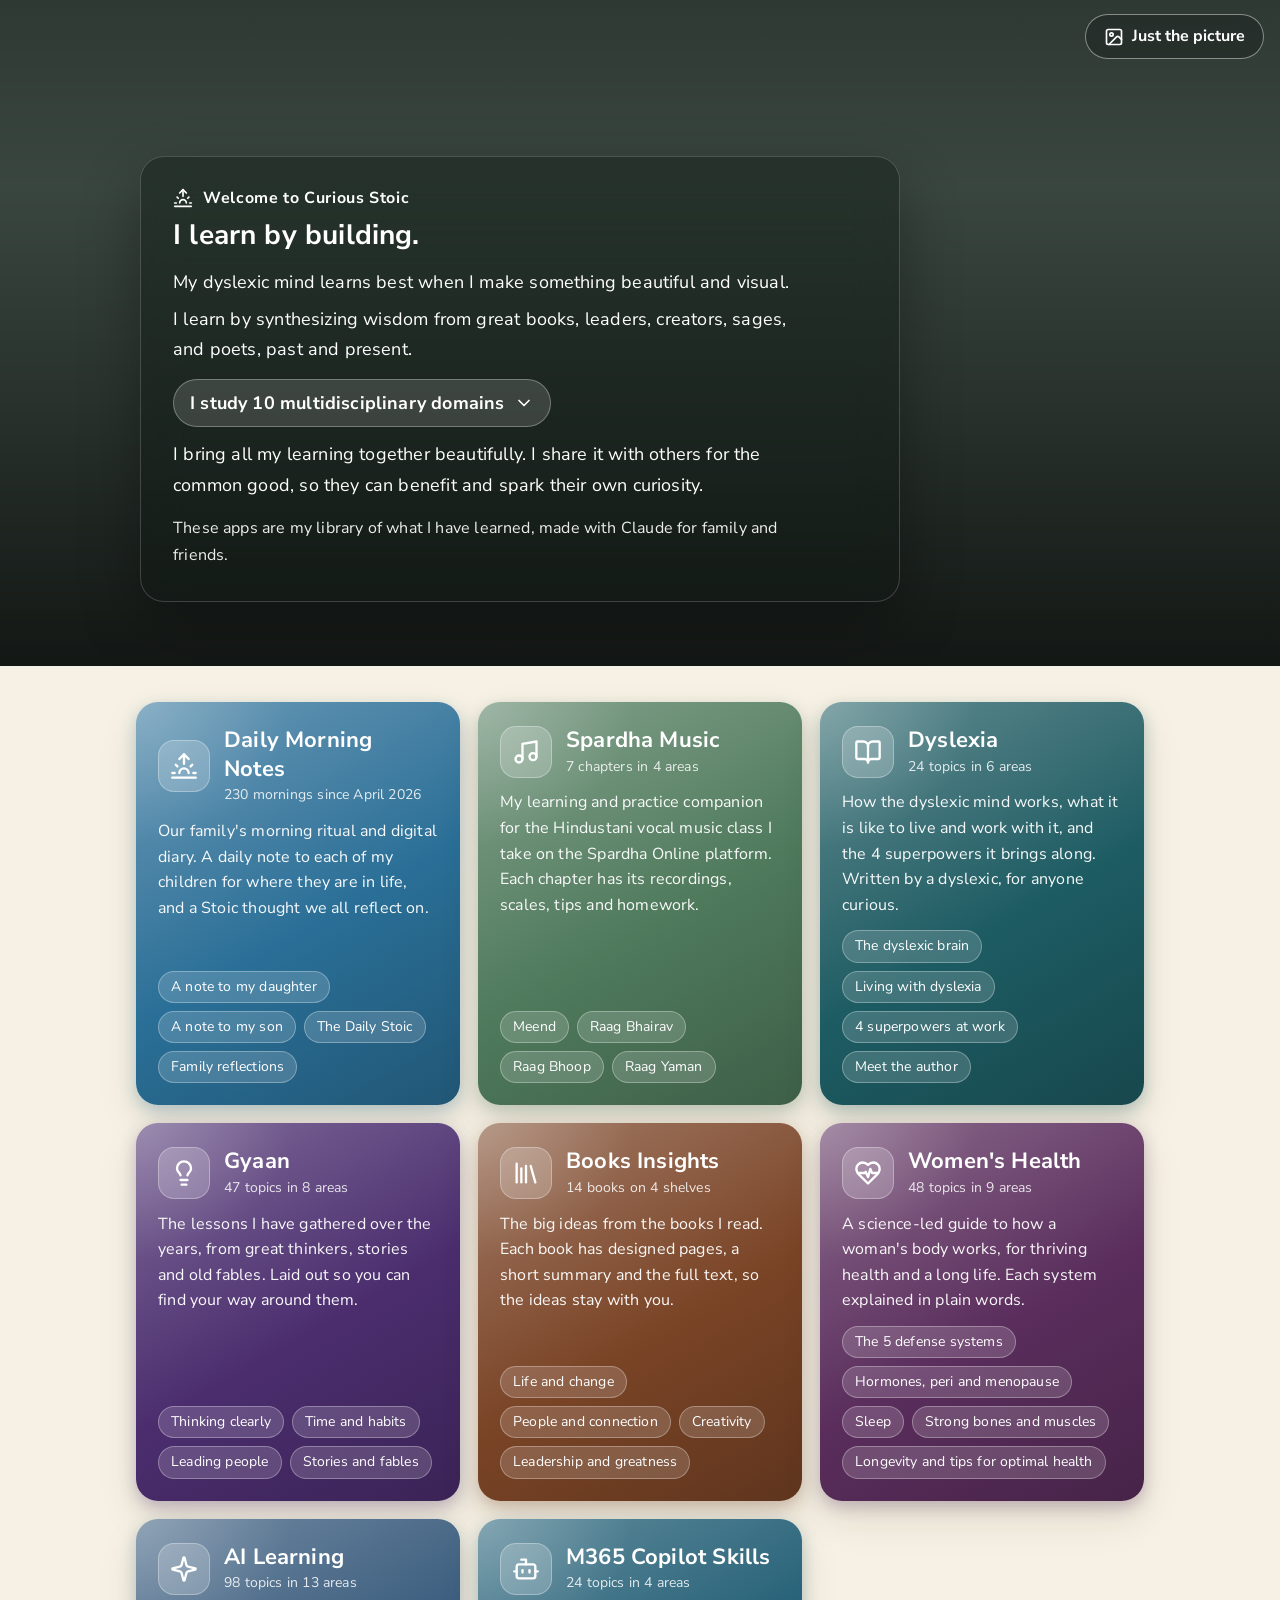
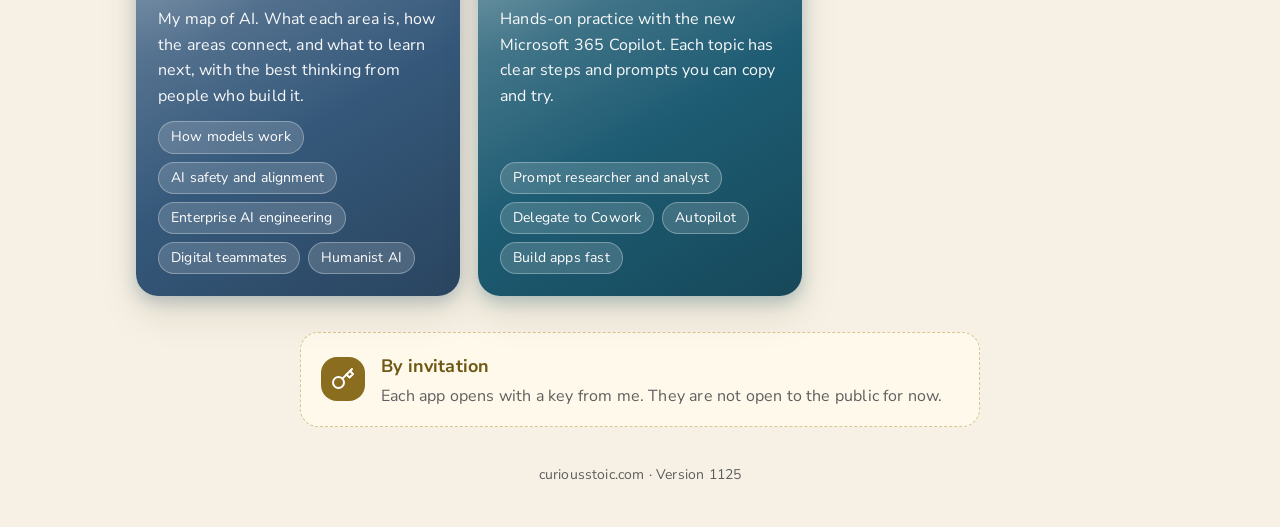
==== index.html @ b3b8247d "Home banner shows today's picture behind its words Co-Authored-By: Claude Opus 5.5 <noreply@anthropi" ====
<!DOCTYPE html>
<html lang="en">
<head>
  <meta charset="UTF-8">
  <meta name="viewport" content="width=device-width, initial-scale=1, viewport-fit=cover">
  <title>Curious Stoic</title>
  <link rel="apple-touch-icon" href="/apple-touch-icon.png">
  <link rel="icon" type="image/png" sizes="192x192" href="/icon-192.png">
  <link rel="manifest" href="/manifest.json">
  <meta name="apple-mobile-web-app-title" content="Curious Stoic">
  <meta name="description" content="Curious Stoic: I learn by building. Small apps for family and friends.">
  <link rel="preconnect" href="https://fonts.googleapis.com">
  <link rel="preconnect" href="https://fonts.gstatic.com" crossorigin>
  <link href="https://fonts.googleapis.com/css2?family=Nunito+Sans:wght@400;700&display=swap" rel="stylesheet">
  <style>
    :root { --bg: #f6f1e4; --card: #fffdf7; --text: #2b2b2b; --muted: #5f5f5f; --border: #e6dcc3;
            --scrim: linear-gradient(180deg, rgba(0,0,0,0.20) 0%, rgba(0,0,0,0.02) 28%, rgba(0,0,0,0.28) 58%, rgba(0,0,0,0.68) 100%); }
    * { box-sizing: border-box; }
    body { margin: 0; background: var(--bg); color: var(--text); font-family: "Nunito Sans", Arial, sans-serif; font-size: 18px; line-height: 1.7; letter-spacing: 0.01em; }
    button { font: inherit; }

    /* The hero: today's picture, the same one the Morning Notes app shows */
    .hero { position: relative; min-height: 74svh; background: #3a4740; color: #fff; display: flex; flex-direction: column; justify-content: flex-end; overflow: hidden; transition: min-height .45s ease; }
    .hero .pic { position: absolute; inset: 0; background: center / cover no-repeat; opacity: 0; transition: opacity .8s ease; }
    .hero .pic.on { opacity: 1; }
    .hero::after { content: ""; position: absolute; inset: 0; background: var(--scrim); pointer-events: none; transition: opacity .45s ease; }
    .hero .inner { position: relative; z-index: 1; width: 100%; max-width: 1040px; margin: 0 auto; padding: 48px 20px 64px; transition: opacity .35s ease; }
    .brand { display: inline-flex; align-items: center; gap: 10px; font-size: 16px; font-weight: 700; letter-spacing: .04em; margin: 0 0 14px; }
    .brand svg, .pill svg { width: 20px; height: 20px; fill: none; stroke: currentColor; stroke-width: 2; stroke-linecap: round; stroke-linejoin: round; }
    .hero h1 { font-size: 28px; line-height: 1.25; margin: 0 0 14px; text-shadow: 0 1px 12px rgba(0,0,0,.35); }
    .hero .inner p { max-width: 640px; margin: 0 0 6px; text-shadow: 0 1px 10px rgba(0,0,0,.45); }
    .hero .inner .tag { margin-top: 14px; font-size: 16px; opacity: .92; }
    /* The story sits on a frosted glass panel over the picture, like a Windows or Microsoft Store hero (her ask, 2026-10-19) */
    .glass { max-width: 760px; padding: 28px 32px 26px; border-radius: 24px; background: rgba(18, 22, 20, .42); border: 1px solid rgba(255,255,255,.18);
             -webkit-backdrop-filter: blur(22px) saturate(150%); backdrop-filter: blur(22px) saturate(150%); box-shadow: 0 24px 60px rgba(0,0,0,.30); }
    .glass h1, .glass p { text-shadow: none !important; }
    .glass .k { margin: 18px 0 10px !important; font-size: 14px; font-weight: 700; letter-spacing: .04em; color: rgba(255,255,255,.85); }
    /* The 10 domains open and close; closed every time the page opens (her ask, 2026-10-19) */
    .dom { margin: 14px 0 12px; }
    .dom summary { list-style: none; display: inline-flex; align-items: center; gap: 10px; min-height: 44px; padding: 8px 16px; border-radius: 999px; cursor: pointer;
                   font-weight: 700; color: #fff; background: rgba(255,255,255,.14); border: 1px solid rgba(255,255,255,.3); }
    .dom summary::-webkit-details-marker { display: none; }
    .dom summary:hover, .dom summary:focus-visible { background: rgba(255,255,255,.22); outline: none; }
    .dom .chev { width: 20px; height: 20px; fill: none; stroke: currentColor; stroke-width: 2; stroke-linecap: round; stroke-linejoin: round; transition: transform .2s ease; }
    .dom[open] .chev { transform: rotate(180deg); }
    .dom[open] summary { margin-bottom: 12px; }
    .dgroups { display: grid; grid-template-columns: 1fr 1fr; gap: 12px; margin: 0 0 18px; }
    .dgroup { padding: 14px 16px; border-radius: 16px; background: rgba(255,255,255,.08); border: 1px solid rgba(255,255,255,.16); }
    .glass .dname { display: flex; align-items: center; gap: 8px; margin: 0 0 10px !important; font-size: 16px; font-weight: 700; }
    .dname svg { width: 20px; height: 20px; flex: none; fill: none; stroke: currentColor; stroke-width: 2; stroke-linecap: round; stroke-linejoin: round; }
    .domains { list-style: none; margin: 0; padding: 0; display: flex; flex-wrap: wrap; gap: 8px; }
    @media (max-width: 600px) { .dgroups { grid-template-columns: 1fr; } }
    .domains li { font-size: 14px; line-height: 1.3; padding: 7px 14px; border-radius: 999px; color: #fff; background: rgba(255,255,255,.14); border: 1px solid rgba(255,255,255,.28); }
    @media (max-width: 600px) { .glass { padding: 22px 18px 20px; border-radius: 20px; } }
    .credit { position: absolute; z-index: 1; left: 20px; right: 16px; bottom: 10px; margin: 0; text-align: right; font-size: 14px; line-height: 1.35; color: rgba(255,255,255,.8); text-shadow: 0 1px 6px rgba(0,0,0,.5); }
    .pill { position: absolute; z-index: 3; top: calc(14px + env(safe-area-inset-top)); right: 16px; display: inline-flex; align-items: center; gap: 8px; min-height: 44px; padding: 8px 18px;
            border-radius: 999px; border: 1px solid rgba(255,255,255,.45); background: rgba(20, 24, 22, .32); color: #fff; font-size: 16px; font-weight: 700; cursor: pointer;
            backdrop-filter: blur(10px); -webkit-backdrop-filter: blur(10px); }
    .pill:hover, .pill:focus-visible { background: rgba(20, 24, 22, .5); outline: none; }

    /* Just the picture: everything else steps aside; a small card says what the picture is */
    .about-pic { position: absolute; z-index: 2; left: 16px; bottom: calc(16px + env(safe-area-inset-bottom)); max-width: 440px; margin-right: 16px; padding: 16px 20px; border-radius: 18px;
                 background: rgba(255, 253, 247, .94); color: var(--text); box-shadow: 0 10px 30px rgba(0,0,0,.25); opacity: 0; transform: translateY(12px); pointer-events: none; transition: opacity .4s ease, transform .4s ease; }
    .about-pic .k { margin: 0; font-size: 14px; font-weight: 700; color: #2a6f97; letter-spacing: .02em; }
    .about-pic h2 { margin: 2px 0 2px; font-size: 22px; line-height: 1.3; }
    .about-pic .place { margin: 0 0 8px; font-size: 16px; color: var(--muted); }
    .about-pic .text { margin: 0; font-size: 16px; line-height: 1.6; }
    .about-pic .by { margin: 8px 0 0; font-size: 14px; color: var(--muted); }
    body.pure .hero { position: fixed; inset: 0; min-height: 0; z-index: 5; }
    body.pure .hero::after { opacity: .35; }
    body.pure .hero .inner, body.pure .credit { opacity: 0; pointer-events: none; }
    body.pure main { display: none; }
    body.pure .about-pic { opacity: 1; transform: none; pointer-events: auto; }
    .about-pic { max-height: calc(100svh - 110px); overflow: auto; }
    body.pure .hero { touch-action: pan-y pinch-zoom; }   /* a double-tap is ours, not the browser zoom */
    .about-pic summary { list-style: none; cursor: pointer; position: relative; padding-right: 40px; min-height: 44px; }
    .about-pic summary::-webkit-details-marker { display: none; }
    .about-pic summary::after { content: ""; position: absolute; right: 0; top: 50%; width: 32px; height: 32px; margin-top: -16px; border-radius: 50%; background: rgba(42, 111, 151, .12) url("data:image/svg+xml,%3Csvg xmlns='http://www.w3.org/2000/svg' viewBox='0 0 24 24' fill='none' stroke='%232a6f97' stroke-width='2.5' stroke-linecap='round' stroke-linejoin='round'%3E%3Cpath d='m6 9 6 6 6-6'/%3E%3C/svg%3E") center / 20px no-repeat; transition: transform .2s; }
    .about-pic details:not([open]) summary::after { transform: rotate(180deg); }
    .about-pic .tip { display: none; margin: 8px 0 0; font-size: 16px; font-weight: 700; color: #2a6f97; }
    .about-pic .tip .all, body.whole .about-pic .tip .fill { display: none; }
    body.whole .about-pic .tip .all { display: inline; }
    /* A phone held upright: all of the picture at first, on a soft blurred copy of itself; a double-tap fills the screen,
       another shows all of it again (her pick, November 7, 2026; it used to start filled, like Daily Morning Notes) */
    @media (max-aspect-ratio: 1/1) {
      body.pure .about-pic .tip { display: block; }
      body.pure.whole .hero .pic::before { content: ""; position: absolute; inset: 0; background: inherit; background-size: cover; filter: blur(28px) brightness(.6) saturate(1.2); transform: scale(1.25); }
      body.pure.whole .hero .pic::after { content: ""; position: absolute; inset: 0; background: inherit; background-color: transparent; background-size: contain; background-repeat: no-repeat; background-position: center; }
    }

    /* Phones: the picture gets the top of the screen with only the welcome on it; the rest of the story sits on a
       cream card under it; no picture label (it is in Just the picture); the 10 domains as a short list (her pick, November 7, 2026) */
    @media (max-width: 600px) {
      .hero { min-height: 0; display: block; background: var(--bg); color: var(--text); }
      .hero .pic, .hero::after { bottom: auto; height: 56svh; }
      .hero .pic { background-color: #3a4740; }
      .hero .inner { padding: 0; }
      .glass { max-width: none; padding: 0; border: 0; border-radius: 0; background: none; box-shadow: none; -webkit-backdrop-filter: none; backdrop-filter: none; }
      .lead { min-height: 56svh; display: flex; flex-direction: column; justify-content: flex-end; padding: 72px 20px 24px; color: #fff; }
      .lead .brand, .lead h1 { text-shadow: 0 1px 12px rgba(0,0,0,.6) !important; }
      .lead h1 { margin: 0; }
      .story { margin: 18px 16px 0; padding: 22px 20px 20px; border-radius: 20px; background: var(--card); border: 1px solid var(--border); box-shadow: 0 8px 24px rgba(40, 32, 10, .08); }
      .story p { margin: 0 0 10px !important; }
      .hero .inner .story .tag { margin: 14px 0 0 !important; opacity: 1; color: var(--muted); }
      .credit { display: none; }
      .dom { margin: 4px 0 14px; }
      .dom summary { color: var(--text); background: color-mix(in srgb, #2a6f97 10%, var(--card)); border-color: color-mix(in srgb, #2a6f97 30%, var(--card)); }
      .dom summary:hover, .dom summary:focus-visible { background: color-mix(in srgb, #2a6f97 18%, var(--card)); }
      .dgroups { gap: 14px; margin: 0 0 6px; }
      .dgroup { padding: 0; border: 0; background: none; }
      .glass .dname { margin: 0 0 2px !important; color: var(--text); }
      .dname svg { color: #2a6f97; }
      .domains { display: block; padding-left: 28px; }
      .domains li { display: inline; padding: 0; border: 0; background: none; border-radius: 0; font-size: 16px; line-height: 1.6; color: var(--muted); }
      .domains li + li::before { content: " · "; }
      main { padding-top: 28px; }
      body.pure .hero { background: #3a4740; }
      body.pure .hero .pic, body.pure .hero::after { bottom: 0; height: auto; }
    }

    /* The apps, on the cream ground under the picture */
    main { max-width: 1040px; margin: 0 auto; padding: 36px 16px 40px; }
    .apps { display: grid; grid-template-columns: repeat(3, minmax(0, 1fr)); gap: 18px; }
    @media (max-width: 900px) { .apps { grid-template-columns: repeat(2, minmax(0, 1fr)); } }
    @media (max-width: 600px) { .apps { grid-template-columns: 1fr; } }
    /* Each card is filled with its app's own colour, like a tile in an app store (her ask, 2026-10-18) */
    a.app { position: relative; display: flex; flex-direction: column; gap: 12px; text-decoration: none; color: #fff; border: 0; border-radius: 22px; padding: 24px 22px 22px; overflow: hidden;
            background: linear-gradient(150deg, color-mix(in srgb, var(--c) 70%, #fff) 0%, var(--c) 55%, color-mix(in srgb, var(--c) 78%, #000) 100%);
            box-shadow: 0 6px 16px color-mix(in srgb, var(--c) 28%, transparent), 0 18px 40px rgba(40, 32, 10, 0.10); transition: transform .18s ease, box-shadow .18s ease; }
    a.app::after { content: ""; position: absolute; inset: 0; background: radial-gradient(80% 60% at 0% 0%, rgba(255,255,255,.22), transparent 60%); pointer-events: none; }
    a.app:hover, a.app:focus-visible { transform: translateY(-4px); box-shadow: 0 10px 22px color-mix(in srgb, var(--c) 36%, transparent), 0 24px 50px rgba(40, 32, 10, 0.16); outline: none; }
    a.app:focus-visible { box-shadow: 0 0 0 4px #fff, 0 0 0 7px var(--c); }
    .app .head { position: relative; z-index: 1; display: flex; gap: 14px; align-items: center; }
    .icon { width: 52px; height: 52px; flex: none; border-radius: 16px; color: #fff; display: flex; align-items: center; justify-content: center;
            background: rgba(255,255,255,.2); border: 1px solid rgba(255,255,255,.3); }
    .icon svg { width: 28px; height: 28px; fill: none; stroke: currentColor; stroke-width: 2; stroke-linecap: round; stroke-linejoin: round; }
    .app h2 { margin: 0; font-size: 22px; line-height: 1.3; color: #fff; }
    .app .count { margin: 0; font-size: 14px; color: rgba(255,255,255,.85); }
    .app p.d { position: relative; z-index: 1; margin: 0; color: rgba(255,255,255,.96); font-size: 16px; line-height: 1.6; }
    .chips { position: relative; z-index: 1; list-style: none; margin: auto 0 0; padding: 0; display: flex; flex-wrap: wrap; gap: 8px; }
    .chips li { font-size: 14px; line-height: 1.3; padding: 6px 12px; border-radius: 999px; color: #fff; background: rgba(255,255,255,.16); border: 1px solid rgba(255,255,255,.3); }
    .invite { display: flex; gap: 16px; align-items: center; max-width: 680px; margin: 36px auto 0; padding: 18px 20px; border-radius: 18px;
              background: rgba(255, 250, 235, 0.9); border: 1px dashed #d8c58f; }
    .invite .icon { width: 44px; height: 44px; background: var(--c); border: 0; }
    .invite .icon svg { width: 24px; height: 24px; }
    .invite h2 { margin: 0; font-size: 18px; color: #6f5714; }
    .invite p { margin: 2px 0 0; color: var(--muted); font-size: 16px; line-height: 1.5; }
    footer { color: var(--muted); font-size: 14px; margin-top: 36px; text-align: center; }
    @media (prefers-reduced-motion: reduce) { .hero, .hero .pic, .hero .inner, .about-pic, a.app { transition: none; } a.app:hover { transform: none; } }
  </style>
</head>
<body>
  <header class="hero" id="hero">
    <div class="pic" id="pic"></div>
    <button class="pill" id="pure" type="button" aria-pressed="false"><svg viewBox="0 0 24 24" aria-hidden="true"><rect width="18" height="18" x="3" y="3" rx="2"/><circle cx="9" cy="9" r="2"/><path d="m21 15-3.086-3.086a2 2 0 0 0-2.828 0L6 21"/></svg><span>Just the picture</span></button>
    <div class="inner">
      <div class="glass">
        <div class="lead">
        <p class="brand"><svg viewBox="0 0 24 24" aria-hidden="true"><path d="M12 2v8"/><path d="m4.93 10.93 1.41 1.41"/><path d="M2 18h2"/><path d="M20 18h2"/><path d="m19.07 10.93-1.41 1.41"/><path d="M22 22H2"/><path d="m8 6 4-4 4 4"/><path d="M16 18a4 4 0 0 0-8 0"/></svg>Welcome to Curious Stoic</p>
        <h1>I learn by building.</h1>
        </div>
        <div class="story">
        <p>My dyslexic mind learns best when I make something beautiful and visual.</p>
        <p>I learn by synthesizing wisdom from great books, leaders, creators, sages, and poets, past and present.</p>
        <details class="dom">
        <summary>I study 10 multidisciplinary domains<svg class="chev" viewBox="0 0 24 24" aria-hidden="true"><path d="m6 9 6 6 6-6"/></svg></summary>
        <div class="dgroups">
          <div class="dgroup"><p class="dname"><svg viewBox="0 0 24 24" aria-hidden="true"><path d="M16 21v-2a4 4 0 0 0-4-4H6a4 4 0 0 0-4 4v2"/><circle cx="9" cy="7" r="4"/><path d="M22 21v-2a4 4 0 0 0-3-3.87"/><path d="M16 3.13a4 4 0 0 1 0 7.75"/></svg>How people and market incentives work</p><ul class="domains"><li>Evolutionary biology</li><li>Behavioral psychology</li><li>Microeconomics</li><li>Game theory</li><li>Compounding in finance</li></ul></div>
          <div class="dgroup"><p class="dname"><svg viewBox="0 0 24 24" aria-hidden="true"><path d="M15 14c.2-1 .7-1.7 1.5-2.5 1-.9 1.5-2.2 1.5-3.5A6 6 0 0 0 6 8c0 1 .2 2.2 1.5 3.5.7.7 1.3 1.5 1.5 2.5"/><path d="M9 18h6"/><path d="M10 22h4"/></svg>Thinking and speaking clearly</p><ul class="domains"><li>Clear thinking and decision-making</li><li>Communication</li></ul></div>
          <div class="dgroup"><p class="dname"><svg viewBox="0 0 24 24" aria-hidden="true"><circle cx="12" cy="12" r="4"/><path d="M12 2v2"/><path d="M12 20v2"/><path d="m4.93 4.93 1.41 1.41"/><path d="m17.66 17.66 1.41 1.41"/><path d="M2 12h2"/><path d="M20 12h2"/><path d="m6.34 17.66-1.41 1.41"/><path d="m19.07 4.93-1.41 1.41"/></svg>The inner operating model</p><ul class="domains"><li>Stoicism</li><li>Mindfulness</li></ul></div>
          <div class="dgroup"><p class="dname"><svg viewBox="0 0 24 24" aria-hidden="true"><path d="M9.937 15.5A2 2 0 0 0 8.5 14.063l-6.135-1.582a.5.5 0 0 1 0-.962L8.5 9.936A2 2 0 0 0 9.937 8.5l1.582-6.135a.5.5 0 0 1 .963 0L14.063 8.5A2 2 0 0 0 15.5 9.937l6.135 1.581a.5.5 0 0 1 0 .964L15.5 14.063a2 2 0 0 0-1.437 1.437l-1.582 6.135a.5.5 0 0 1-.963 0z"/></svg>Leveraging modern technology</p><ul class="domains"><li>AI and technology</li></ul></div>
        </div>
        </details>
        <p>I bring all my learning together beautifully. I share it with others for the common good, so they can benefit and spark their own curiosity.</p>
        <p class="tag">These apps are my library of what I have learned, made with Claude for family and friends.</p>
        </div>
      </div>
    </div>
    <p class="credit" id="credit"></p>
    <aside class="about-pic" id="about-pic" aria-live="polite">
      <!-- Folded to its title at first; tap to open (her ask, 2026-11-02, the same as Daily Morning Notes) -->
      <details id="pic-card">
        <summary><p class="k">Today's picture</p><h2 id="pic-title">A picture from somewhere beautiful</h2></summary>
        <p class="place" id="pic-place"></p>
        <p class="text" id="pic-text"></p>
        <p class="by" id="pic-by"></p>
        <p class="tip"><span class="fill">Double-tap the picture to see all of it.</span><span class="all">Double-tap the picture to fill the screen.</span></p>
      </details>
    </aside>
  </header>

  <main>
    <div class="apps">
      <!-- Icons: Lucide (ISC licence), drawn inline -->
      <a class="app" href="/notes/" target="_blank" rel="noopener" style="--c:#2a6f97">
        <span class="head"><span class="icon"><svg viewBox="0 0 24 24" aria-hidden="true"><path d="M12 2v8"/><path d="m4.93 10.93 1.41 1.41"/><path d="M2 18h2"/><path d="M20 18h2"/><path d="m19.07 10.93-1.41 1.41"/><path d="M22 22H2"/><path d="m8 6 4-4 4 4"/><path d="M16 18a4 4 0 0 0-8 0"/></svg></span>
          <span><h2>Daily Morning Notes</h2><p class="count" id="mornings">Every morning since April 2026</p></span></span>
        <p class="d">Our family's morning ritual and digital diary. A daily note to each of my children for where they are in life, and a Stoic thought we all reflect on.</p>
        <ul class="chips"><li>A note to my daughter</li><li>A note to my son</li><li>The Daily Stoic</li><li>Family reflections</li></ul>
      </a>

      <a class="app" href="/music/" target="_blank" rel="noopener" style="--c:#4f7a5c">
        <span class="head"><span class="icon"><svg viewBox="0 0 24 24" aria-hidden="true"><path d="M9 18V5l12-2v13"/><circle cx="6" cy="18" r="3"/><circle cx="18" cy="16" r="3"/></svg></span>
          <span><h2>Spardha Music</h2><p class="count">7 chapters in 4 areas</p></span></span>
        <p class="d">My learning and practice companion for the Hindustani vocal music class I take on the Spardha Online platform. Each chapter has its recordings, scales, tips and homework.</p>
        <ul class="chips"><li>Meend</li><li>Raag Bhairav</li><li>Raag Bhoop</li><li>Raag Yaman</li></ul>
      </a>

      <a class="app" href="/dyslexia/" target="_blank" rel="noopener" style="--c:#1d5c63">
        <span class="head"><span class="icon"><svg viewBox="0 0 24 24" aria-hidden="true"><path d="M12 7v14"/><path d="M3 18a1 1 0 0 1-1-1V4a1 1 0 0 1 1-1h5a4 4 0 0 1 4 4 4 4 0 0 1 4-4h5a1 1 0 0 1 1 1v13a1 1 0 0 1-1 1h-6a3 3 0 0 0-3 3 3 3 0 0 0-3-3z"/></svg></span>
          <span><h2>Dyslexia</h2><p class="count">24 topics in 6 areas</p></span></span>
        <p class="d">How the dyslexic mind works, what it is like to live and work with it, and the 4 superpowers it brings along. Written by a dyslexic, for anyone curious.</p>
        <ul class="chips"><li>The dyslexic brain</li><li>Living with dyslexia</li><li>4 superpowers at work</li><li>Meet the author</li></ul>
      </a>

      <a class="app" href="/gyaan/" target="_blank" rel="noopener" style="--c:#4b2d6e">
        <span class="head"><span class="icon"><svg viewBox="0 0 24 24" aria-hidden="true"><path d="M15 14c.2-1 .7-1.7 1.5-2.5 1-.9 1.5-2.2 1.5-3.5A6 6 0 0 0 6 8c0 1 .2 2.2 1.5 3.5.7.7 1.3 1.5 1.5 2.5"/><path d="M9 18h6"/><path d="M10 22h4"/></svg></span>
          <span><h2>Gyaan</h2><p class="count">47 topics in 8 areas</p></span></span>
        <p class="d">The lessons I have gathered over the years, from great thinkers, stories and old fables. Laid out so you can find your way around them.</p>
        <ul class="chips"><li>Thinking clearly</li><li>Time and habits</li><li>Leading people</li><li>Stories and fables</li></ul>
      </a>

      <a class="app" href="/booksinsights/" target="_blank" rel="noopener" style="--c:#7a4426">
        <span class="head"><span class="icon"><svg viewBox="0 0 24 24" aria-hidden="true"><path d="m16 6 4 14"/><path d="M12 6v14"/><path d="M8 8v12"/><path d="M4 4v16"/></svg></span>
          <span><h2>Books Insights</h2><p class="count">14 books on 4 shelves</p></span></span>
        <p class="d">The big ideas from the books I read. Each book has designed pages, a short summary and the full text, so the ideas stay with you.</p>
        <ul class="chips"><li>Life and change</li><li>People and connection</li><li>Creativity</li><li>Leadership and greatness</li></ul>
      </a>

      <a class="app" href="/womens-health/" target="_blank" rel="noopener" style="--c:#5a2d5c">
        <span class="head"><span class="icon"><svg viewBox="0 0 24 24" aria-hidden="true"><path d="M19 14c1.49-1.46 3-3.21 3-5.5A5.5 5.5 0 0 0 16.5 3c-1.76 0-3 .5-4.5 2-1.5-1.5-2.74-2-4.5-2A5.5 5.5 0 0 0 2 8.5c0 2.3 1.5 4.05 3 5.5l7 7Z"/><path d="M3.22 12H9.5l.5-1 2 4.5 2-7 1.5 3.5h5.27"/></svg></span>
          <span><h2>Women's Health</h2><p class="count">48 topics in 9 areas</p></span></span>
        <p class="d">A science-led guide to how a woman's body works, for thriving health and a long life. Each system explained in plain words.</p>
        <ul class="chips"><li>The 5 defense systems</li><li>Hormones, peri and menopause</li><li>Sleep</li><li>Strong bones and muscles</li><li>Longevity and tips for optimal health</li></ul>
      </a>

      <a class="app" href="/ai-learning/" target="_blank" rel="noopener" style="--c:#35587a">
        <span class="head"><span class="icon"><svg viewBox="0 0 24 24" aria-hidden="true"><path d="M9.937 15.5A2 2 0 0 0 8.5 14.063l-6.135-1.582a.5.5 0 0 1 0-.962L8.5 9.936A2 2 0 0 0 9.937 8.5l1.582-6.135a.5.5 0 0 1 .963 0L14.063 8.5A2 2 0 0 0 15.5 9.937l6.135 1.581a.5.5 0 0 1 0 .964L15.5 14.063a2 2 0 0 0-1.437 1.437l-1.582 6.135a.5.5 0 0 1-.963 0z"/></svg></span>
          <span><h2>AI Learning</h2><p class="count">98 topics in 13 areas</p></span></span>
        <p class="d">My map of AI. What each area is, how the areas connect, and what to learn next, with the best thinking from people who build it.</p>
        <ul class="chips"><li>How models work</li><li>AI safety and alignment</li><li>Enterprise AI engineering</li><li>Digital teammates</li><li>Humanist AI</li></ul>
      </a>

      <a class="app" href="/copilot-skills/" target="_blank" rel="noopener" style="--c:#1d5c73">
        <span class="head"><span class="icon"><svg viewBox="0 0 24 24" aria-hidden="true"><path d="M12 8V4H8"/><rect width="16" height="12" x="4" y="8" rx="2"/><path d="M2 14h2"/><path d="M20 14h2"/><path d="M15 13v2"/><path d="M9 13v2"/></svg></span>
          <span><h2>M365 Copilot Skills</h2><p class="count">24 topics in 4 areas</p></span></span>
        <p class="d">Hands-on practice with the new Microsoft 365 Copilot. Each topic has clear steps and prompts you can copy and try.</p>
        <ul class="chips"><li>Prompt researcher and analyst</li><li>Delegate to Cowork</li><li>Autopilot</li><li>Build apps fast</li></ul>
      </a>
    </div>

    <div class="invite">
      <span class="icon" style="--c:#8a6d1f"><svg viewBox="0 0 24 24" aria-hidden="true"><circle cx="7.5" cy="15.5" r="5.5"/><path d="m21 2-9.6 9.6"/><path d="m15.5 7.5 3 3L22 7l-3-3"/></svg></span>
      <span><h2>By invitation</h2><p>Each app opens with a key from me. They are not open to the public for now.</p></span>
    </div>

    <footer>curiousstoic.com · Version <span id="ver">1125</span></footer>
  </main>

  <script>
    // Today's picture: the newest one in the Morning Notes list (Bing's picture of the day), with the short write-up
    // the morning routine makes about it. The picture fades in once loaded, so the page never jumps.
    (function () {
      var pic = document.getElementById("pic"), credit = document.getElementById("credit");
      function by(p) { var m = /\(([^()]*©[^()]*)\)\s*$/.exec(p.credit || ""); return m ? m[1] : ""; }
      function placeOf(p) { return (p.credit || "").replace(/\s*\([^()]*©[^()]*\)\s*$/, ""); }
      function show(p) {
        if (!p || !p.url) return;
        var img = new Image();
        img.onload = function () {
          pic.style.backgroundImage = 'url("' + p.url + '")'; pic.classList.add("on");
          var place = placeOf(p);
          credit.textContent = place ? "Picture: " + place + (by(p) ? ", " + by(p) : "") : "";
        };
        img.src = p.url;
      }
      function describe(p, w) {
        document.getElementById("pic-title").textContent = (w && w.title) || p.title || "Today's picture";
        document.getElementById("pic-place").textContent = (w && w.place) || placeOf(p);
        document.getElementById("pic-text").textContent = (w && w.text) || "";
        document.getElementById("pic-by").textContent = by(p) ? "Picture " + by(p) : "";
      }
      var cached = null; try { cached = JSON.parse(localStorage.getItem("cs.pic") || "null"); } catch (e) {}
      if (cached) { show(cached); describe(cached, cached.about); }
      fetch("/notes/data/wallpapers.json", { cache: "no-cache" }).then(function (r) { return r.json(); }).then(function (all) {
        var days = Object.keys(all).sort(), day = days[days.length - 1], p = all[day];
        if (!p) return;
        if (!cached || cached.url !== p.url) show(p);
        describe(p, null);
        return fetch("/notes/data/pictures.json", { cache: "no-cache" }).then(function (r) { return r.ok ? r.json() : {}; }).catch(function () { return {}; }).then(function (w) {
          var about = w && w[day]; describe(p, about);
          p.about = about || null;
          try { localStorage.setItem("cs.pic", JSON.stringify(p)); } catch (e) {}
        });
      }).catch(function () {});

      // How many mornings the family has had notes: every day since April 21, 2026, today included
      var m = document.getElementById("mornings");
      if (m) { var n = Math.floor((Date.now() - new Date(2026, 3, 21).getTime()) / 86400000) + 1; if (n > 0) m.textContent = n + " mornings since April 2026"; }

      // Just the picture, and back again
      var btn = document.getElementById("pure"), label = btn.querySelector("span");
      function setPure(on) {
        document.body.classList.toggle("pure", on);
        // A phone held upright shows all of the picture at first, every time; a double-tap fills the screen (her pick, November 7, 2026)
        document.body.classList.toggle("whole", on && matchMedia("(max-aspect-ratio: 1/1)").matches);
        document.getElementById("pic-card").open = false;    // and the card starts folded
        btn.setAttribute("aria-pressed", on ? "true" : "false");
        label.textContent = on ? "Back to the apps" : "Just the picture";
        if (on) window.scrollTo({ top: 0, behavior: "smooth" });
      }
      btn.addEventListener("click", function () { setPure(!document.body.classList.contains("pure")); });
      if (location.hash === "#picture") setPure(true);   // a link straight to just the picture
      var lastTap = 0;                                   // double-tap the picture: all of it, or fill the screen again
      document.getElementById("hero").addEventListener("click", function (e) {
        if (!document.body.classList.contains("pure") || e.target.closest("button, .about-pic")) return;
        var now = Date.now();
        if (now - lastTap < 400) { document.body.classList.toggle("whole"); lastTap = 0; } else lastTap = now;
      });
      document.addEventListener("keydown", function (e) { if (e.key === "Escape" && document.body.classList.contains("pure")) setPure(false); });
    })();
      // The 10 domains start closed on every visit, even when the browser brings the page back from memory (her rule, October 24, 2026)
      window.addEventListener("pageshow", () => document.querySelectorAll("details.dom[open]").forEach((d) => { d.open = false; }));
  </script>
</body>
</html>
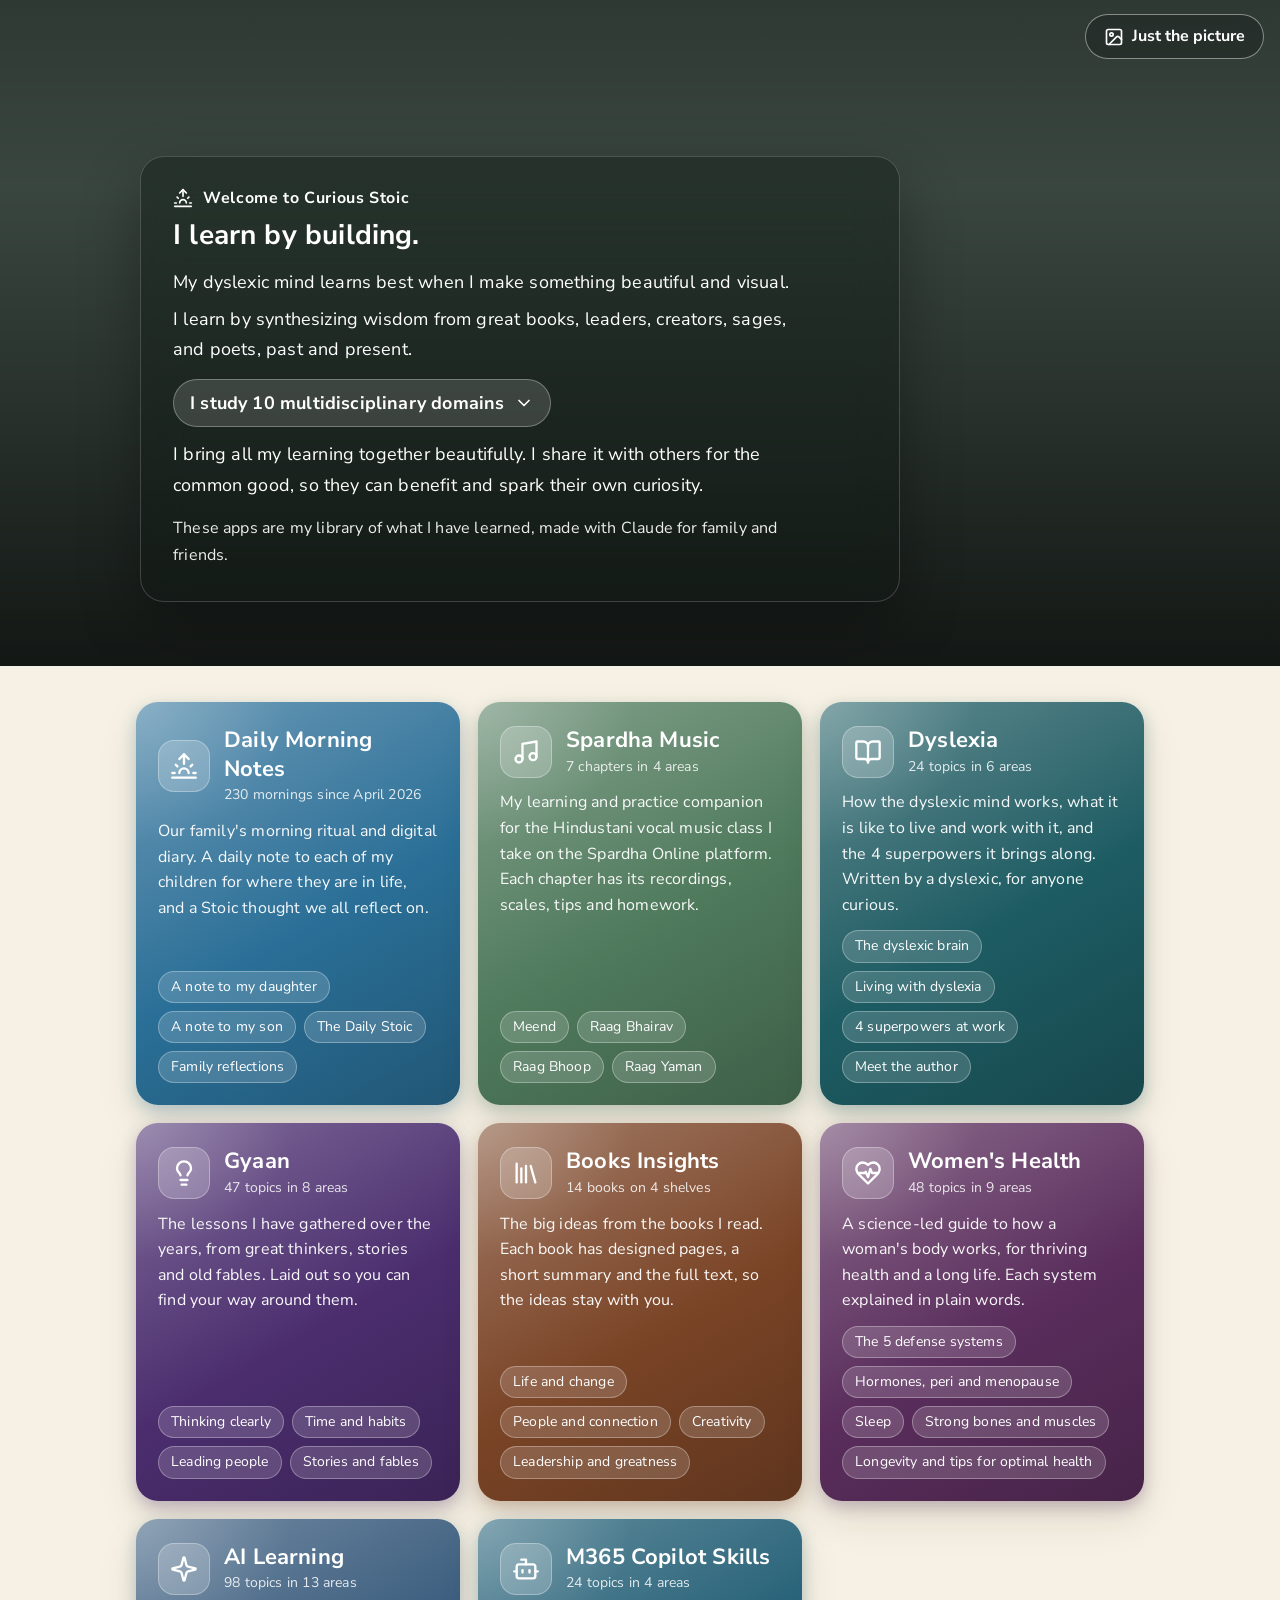
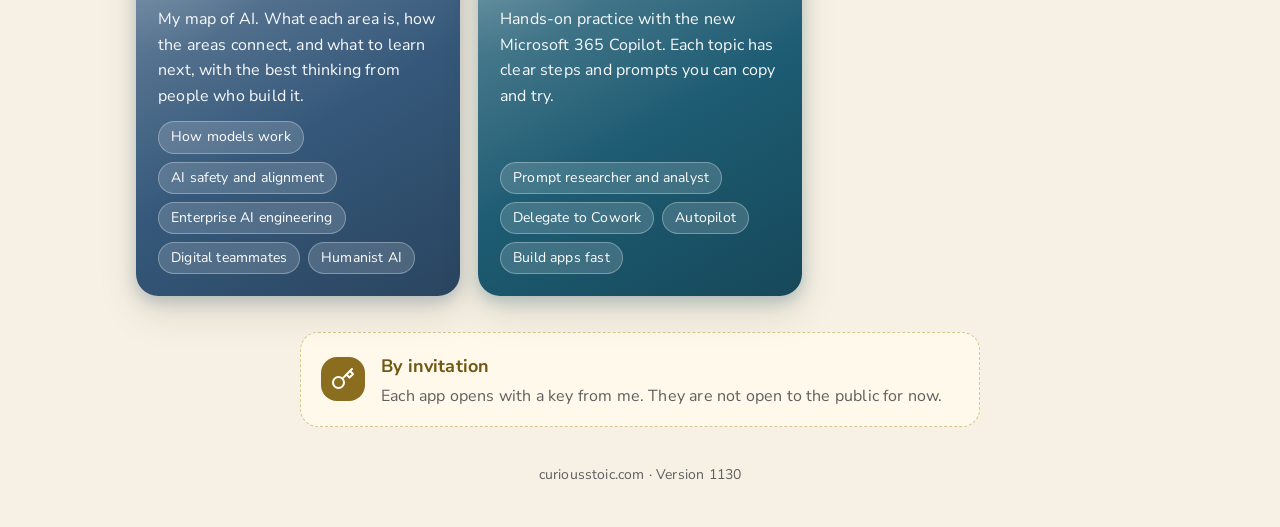
==== commit 513b7dde: "Picture banner on Home; invitation card right after it Co-Authored-By: Claude Opus 5.5 <noreply@anth" ====
--- a/index.html
+++ b/index.html
@@ -254,7 +254,7 @@
       <span><h2>By invitation</h2><p>Each app opens with a key from me. They are not open to the public for now.</p></span>
     </div>
 
-    <footer>curiousstoic.com · Version <span id="ver">1125</span></footer>
+    <footer>curiousstoic.com · Version <span id="ver">1130</span></footer>
   </main>
 
   <script>
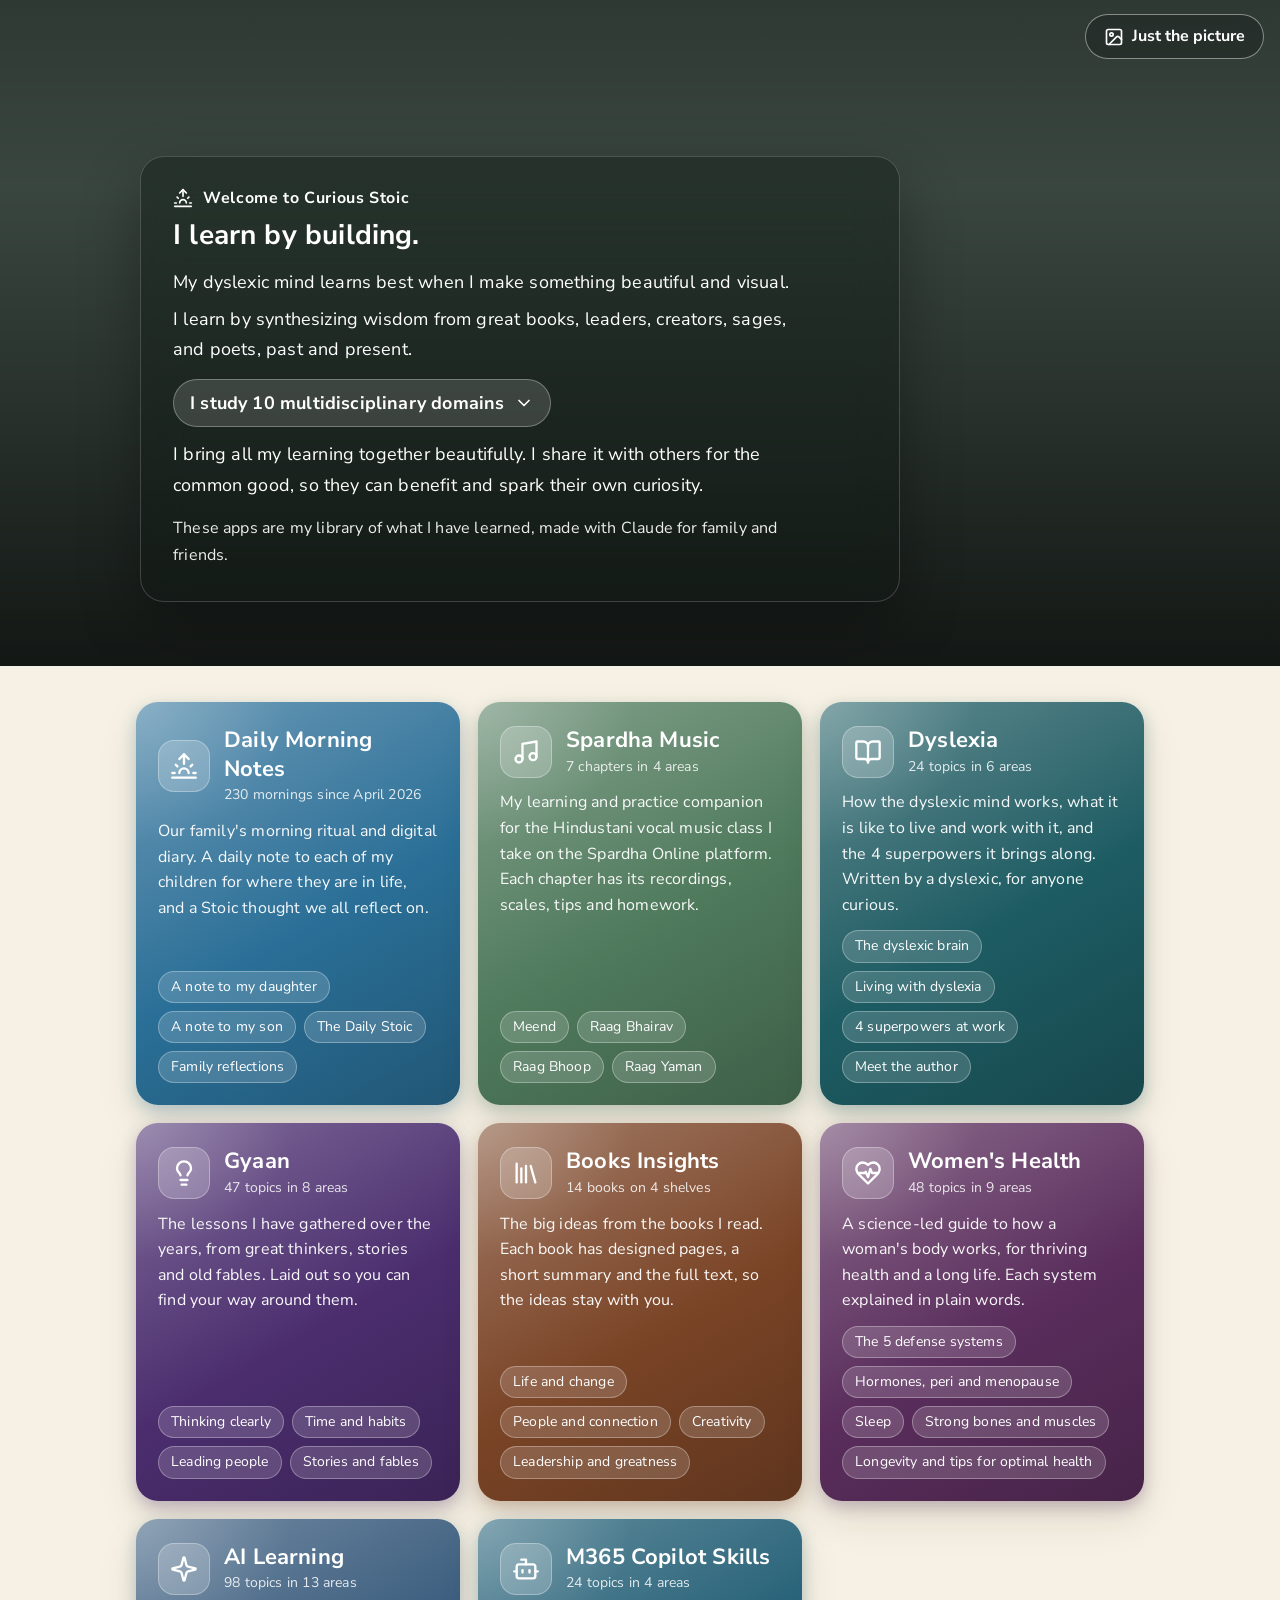
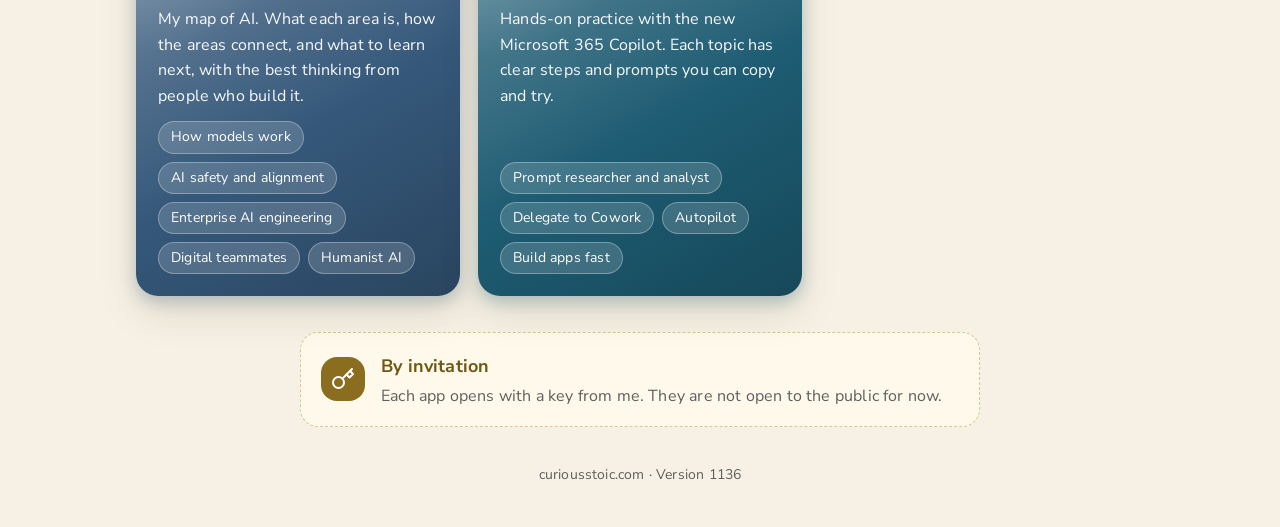
==== commit 5c286f5f: "Home: picture card with date, greeting and weather; house icon goes Home Co-Authored-By: Claude Opus" ====
--- a/index.html
+++ b/index.html
@@ -254,7 +254,7 @@
       <span><h2>By invitation</h2><p>Each app opens with a key from me. They are not open to the public for now.</p></span>
     </div>
 
-    <footer>curiousstoic.com · Version <span id="ver">1130</span></footer>
+    <footer>curiousstoic.com · Version <span id="ver">1136</span></footer>
   </main>
 
   <script>
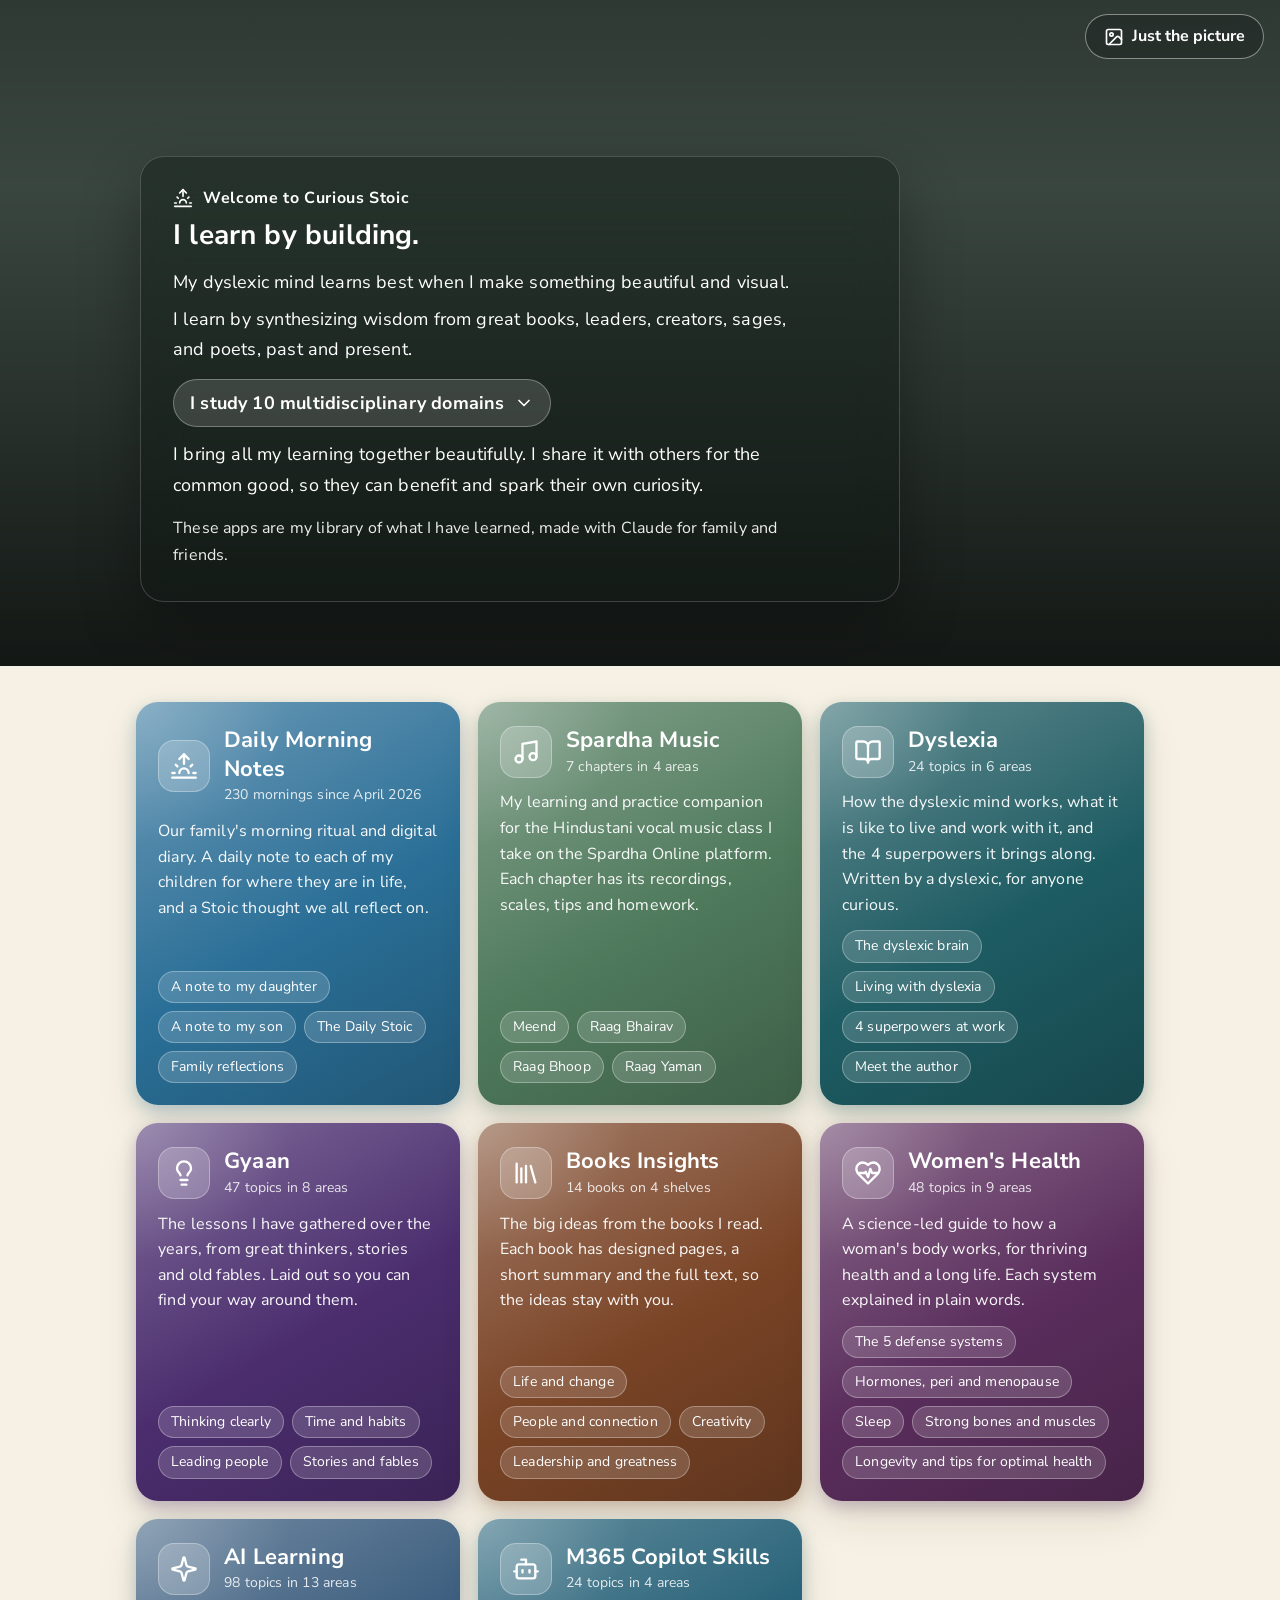
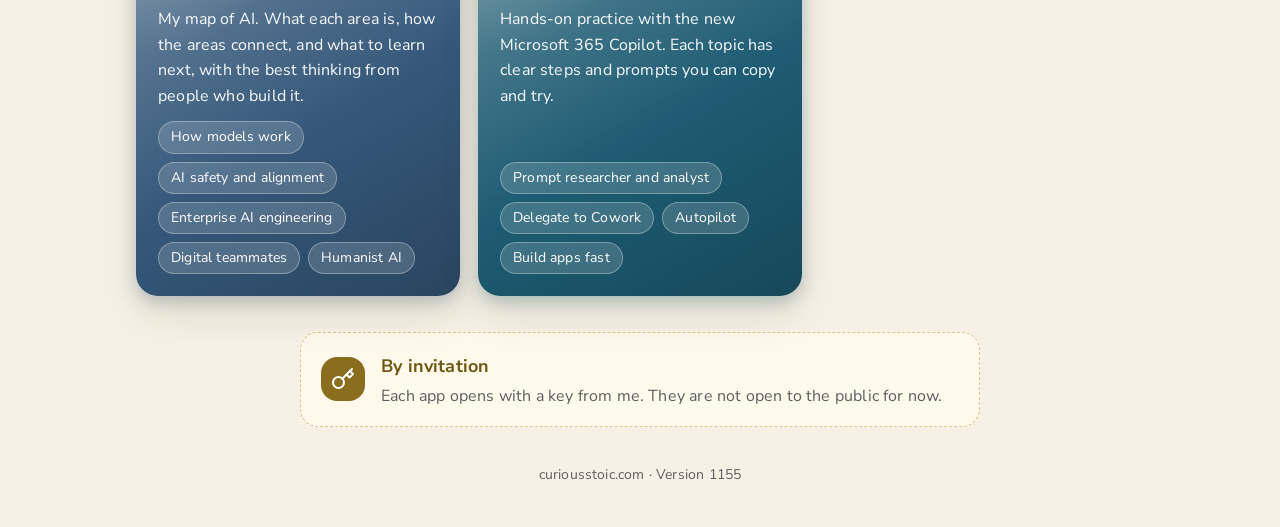
==== commit c815a203: "Key holders: Good morning, Sangya; friend only for visitors Co-Authored-By: Claude Opus 5.5 <noreply" ====
--- a/index.html
+++ b/index.html
@@ -254,7 +254,7 @@
       <span><h2>By invitation</h2><p>Each app opens with a key from me. They are not open to the public for now.</p></span>
     </div>
 
-    <footer>curiousstoic.com · Version <span id="ver">1136</span></footer>
+    <footer>curiousstoic.com · Version <span id="ver">1155</span></footer>
   </main>
 
   <script>
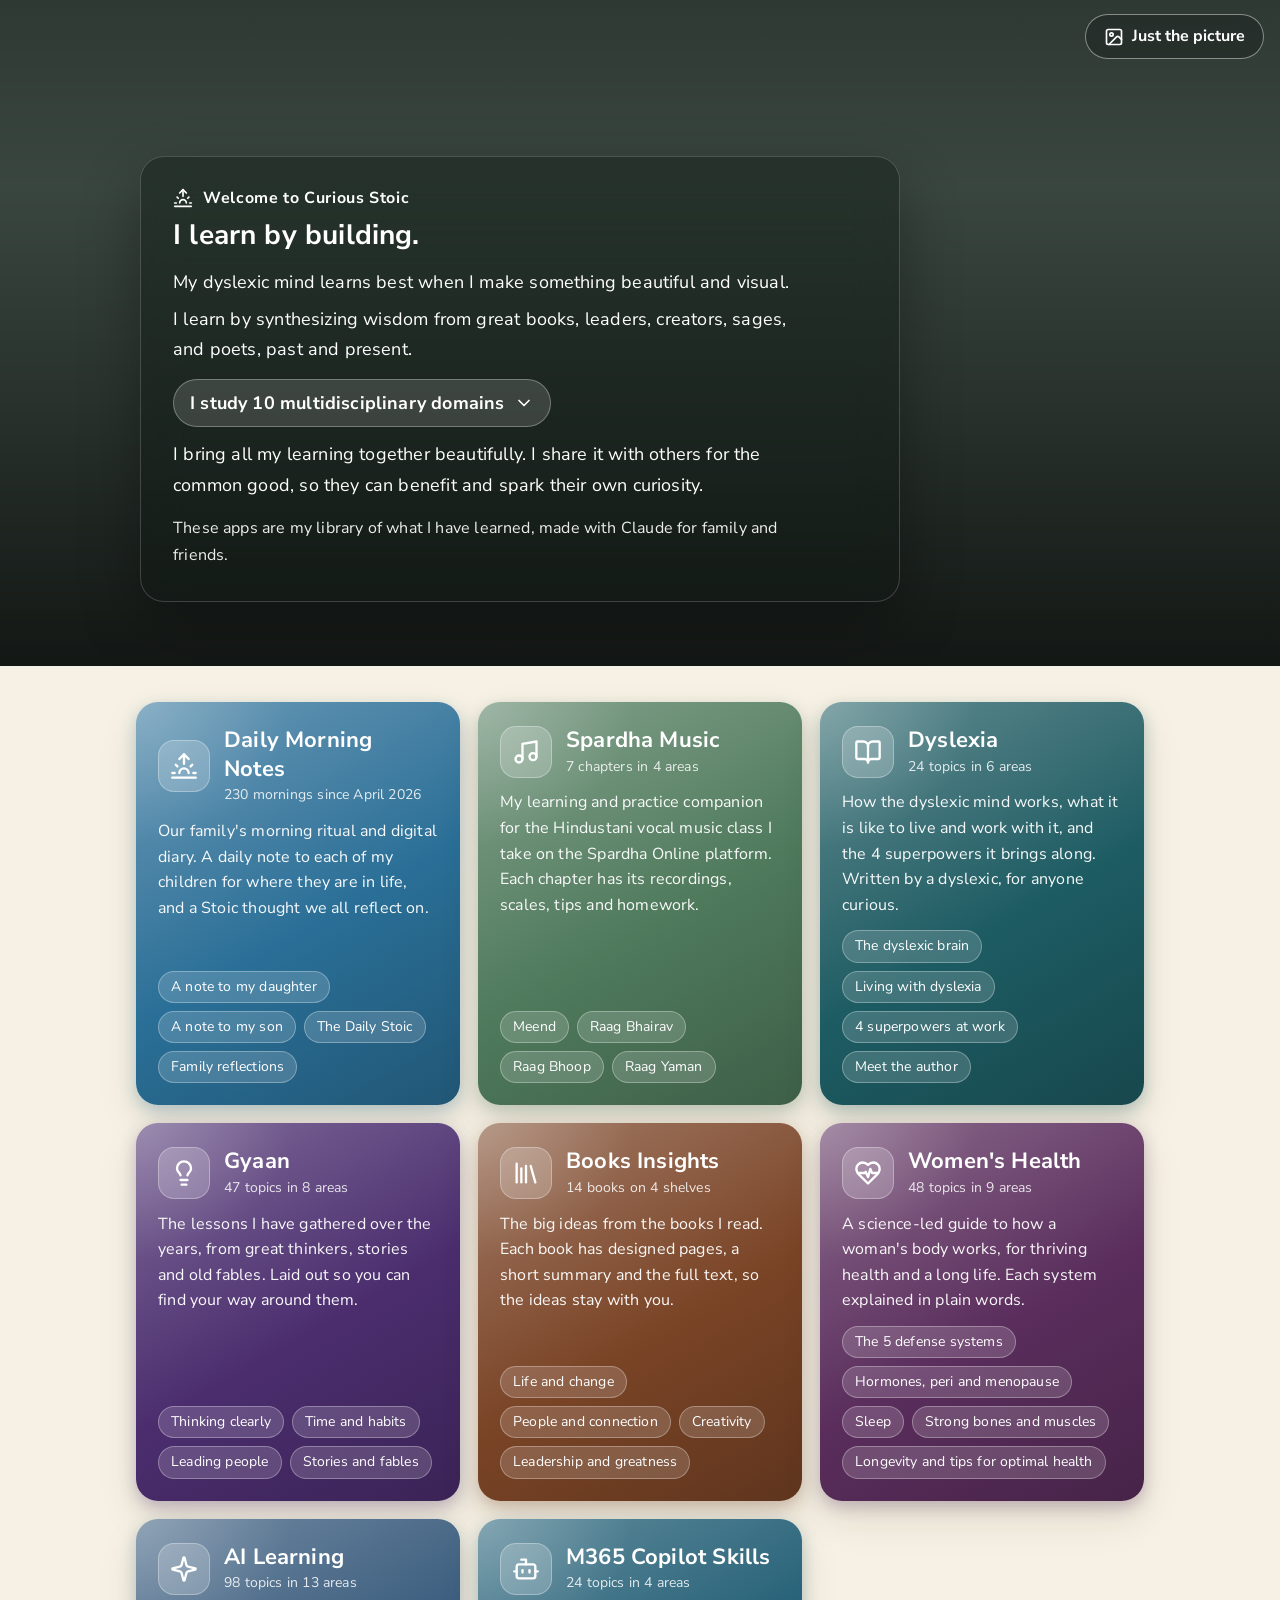
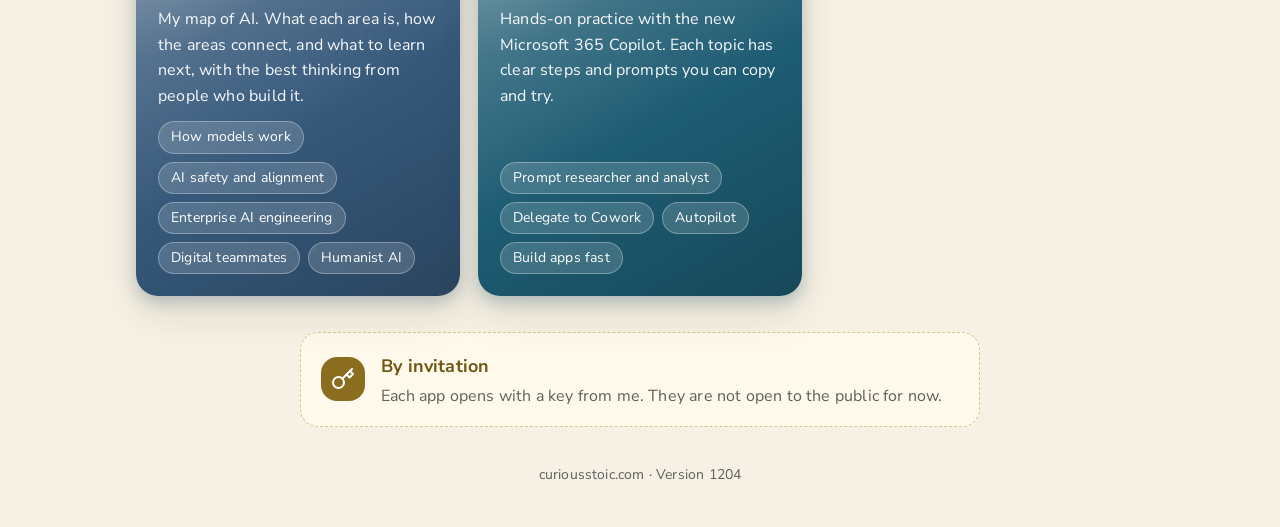
==== commit 4a5d4ee7: "Breathe: a slow-breathing tool in every app (in 4, out 8) Co-Authored-By: Claude Opus 5.5 <noreply@a" ====
--- a/index.html
+++ b/index.html
@@ -254,7 +254,7 @@
       <span><h2>By invitation</h2><p>Each app opens with a key from me. They are not open to the public for now.</p></span>
     </div>
 
-    <footer>curiousstoic.com · Version <span id="ver">1155</span></footer>
+    <footer>curiousstoic.com · Version <span id="ver">1204</span></footer>
   </main>
 
   <script>
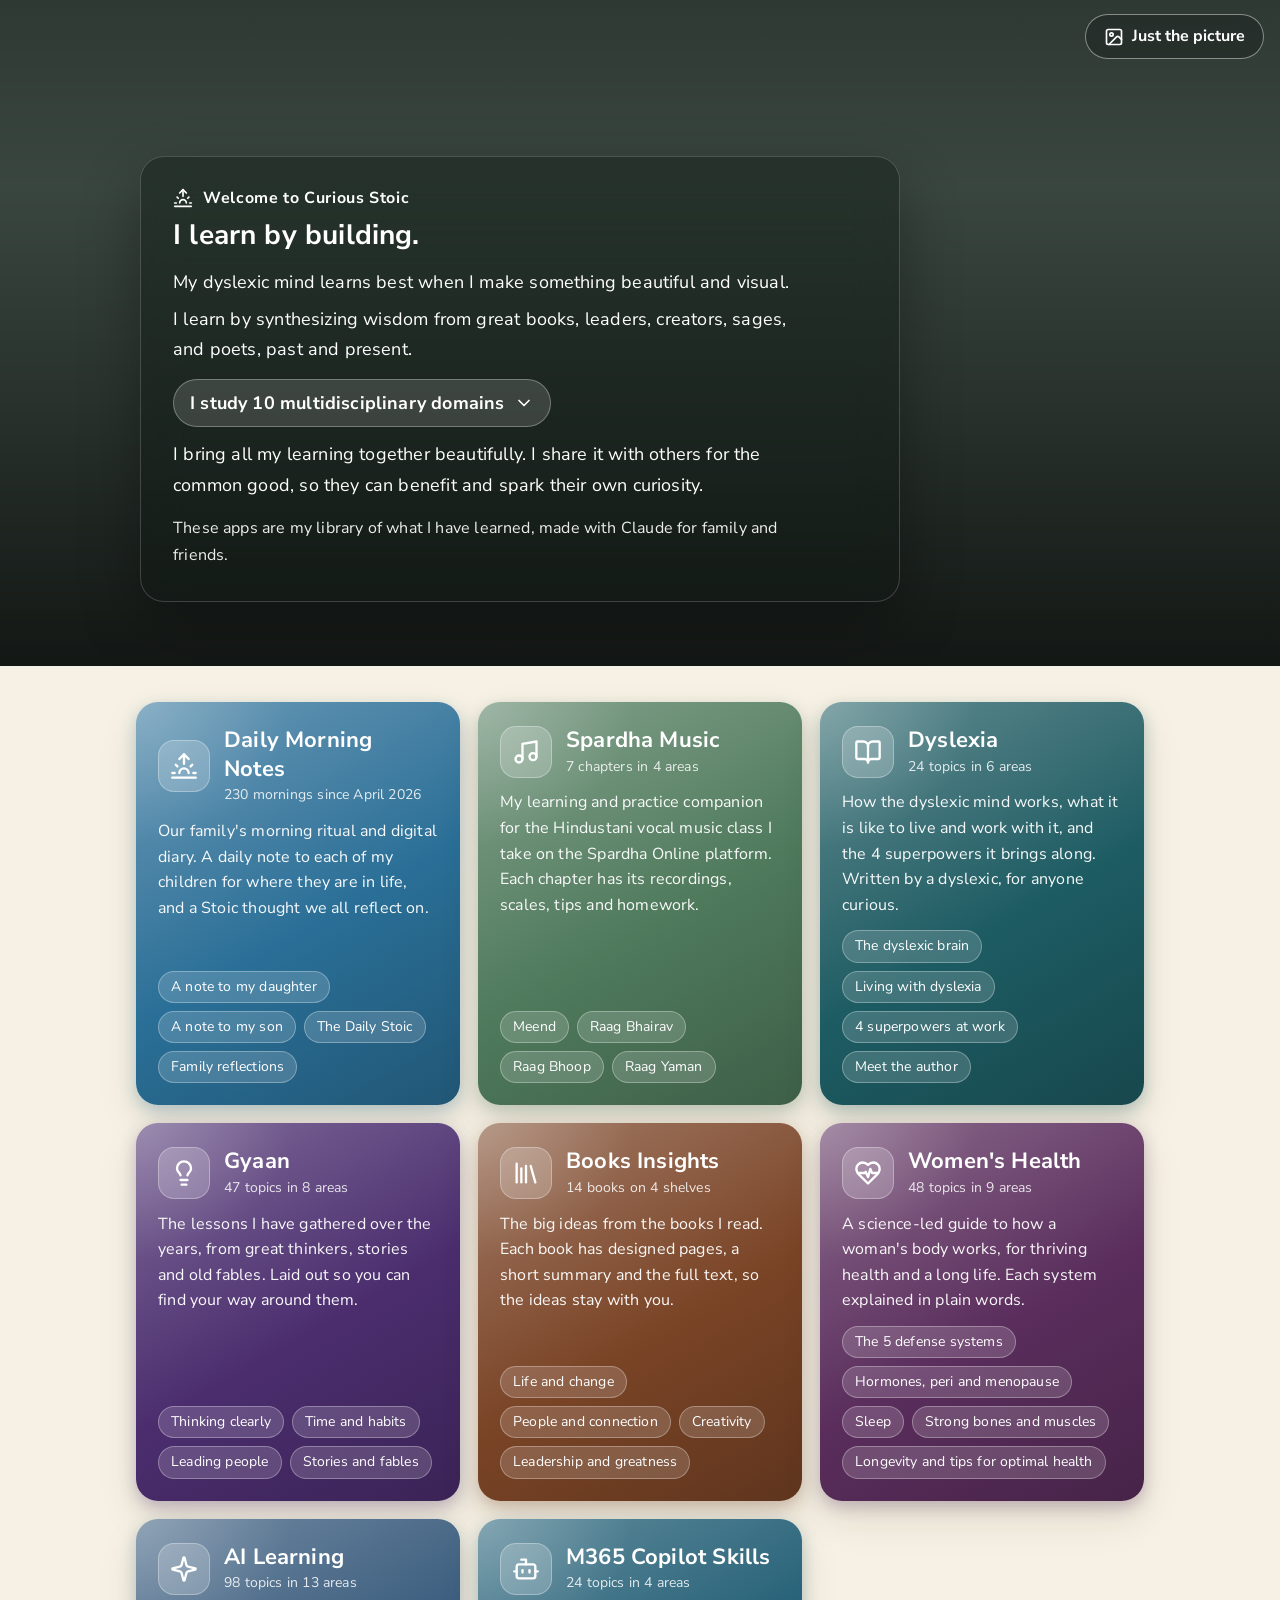
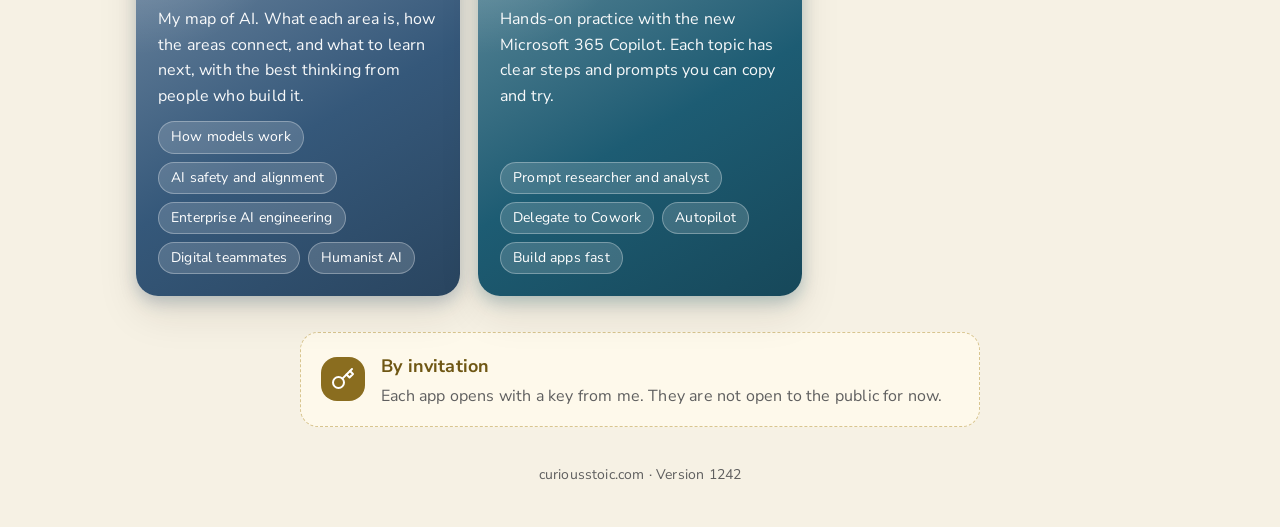
==== commit 00e964b8: "Breathe: a singing bowl sound, loud enough on a phone Co-Authored-By: Claude Opus 5.5 <noreply@anthr" ====
--- a/index.html
+++ b/index.html
@@ -254,7 +254,7 @@
       <span><h2>By invitation</h2><p>Each app opens with a key from me. They are not open to the public for now.</p></span>
     </div>
 
-    <footer>curiousstoic.com · Version <span id="ver">1204</span></footer>
+    <footer>curiousstoic.com · Version <span id="ver">1242</span></footer>
   </main>
 
   <script>
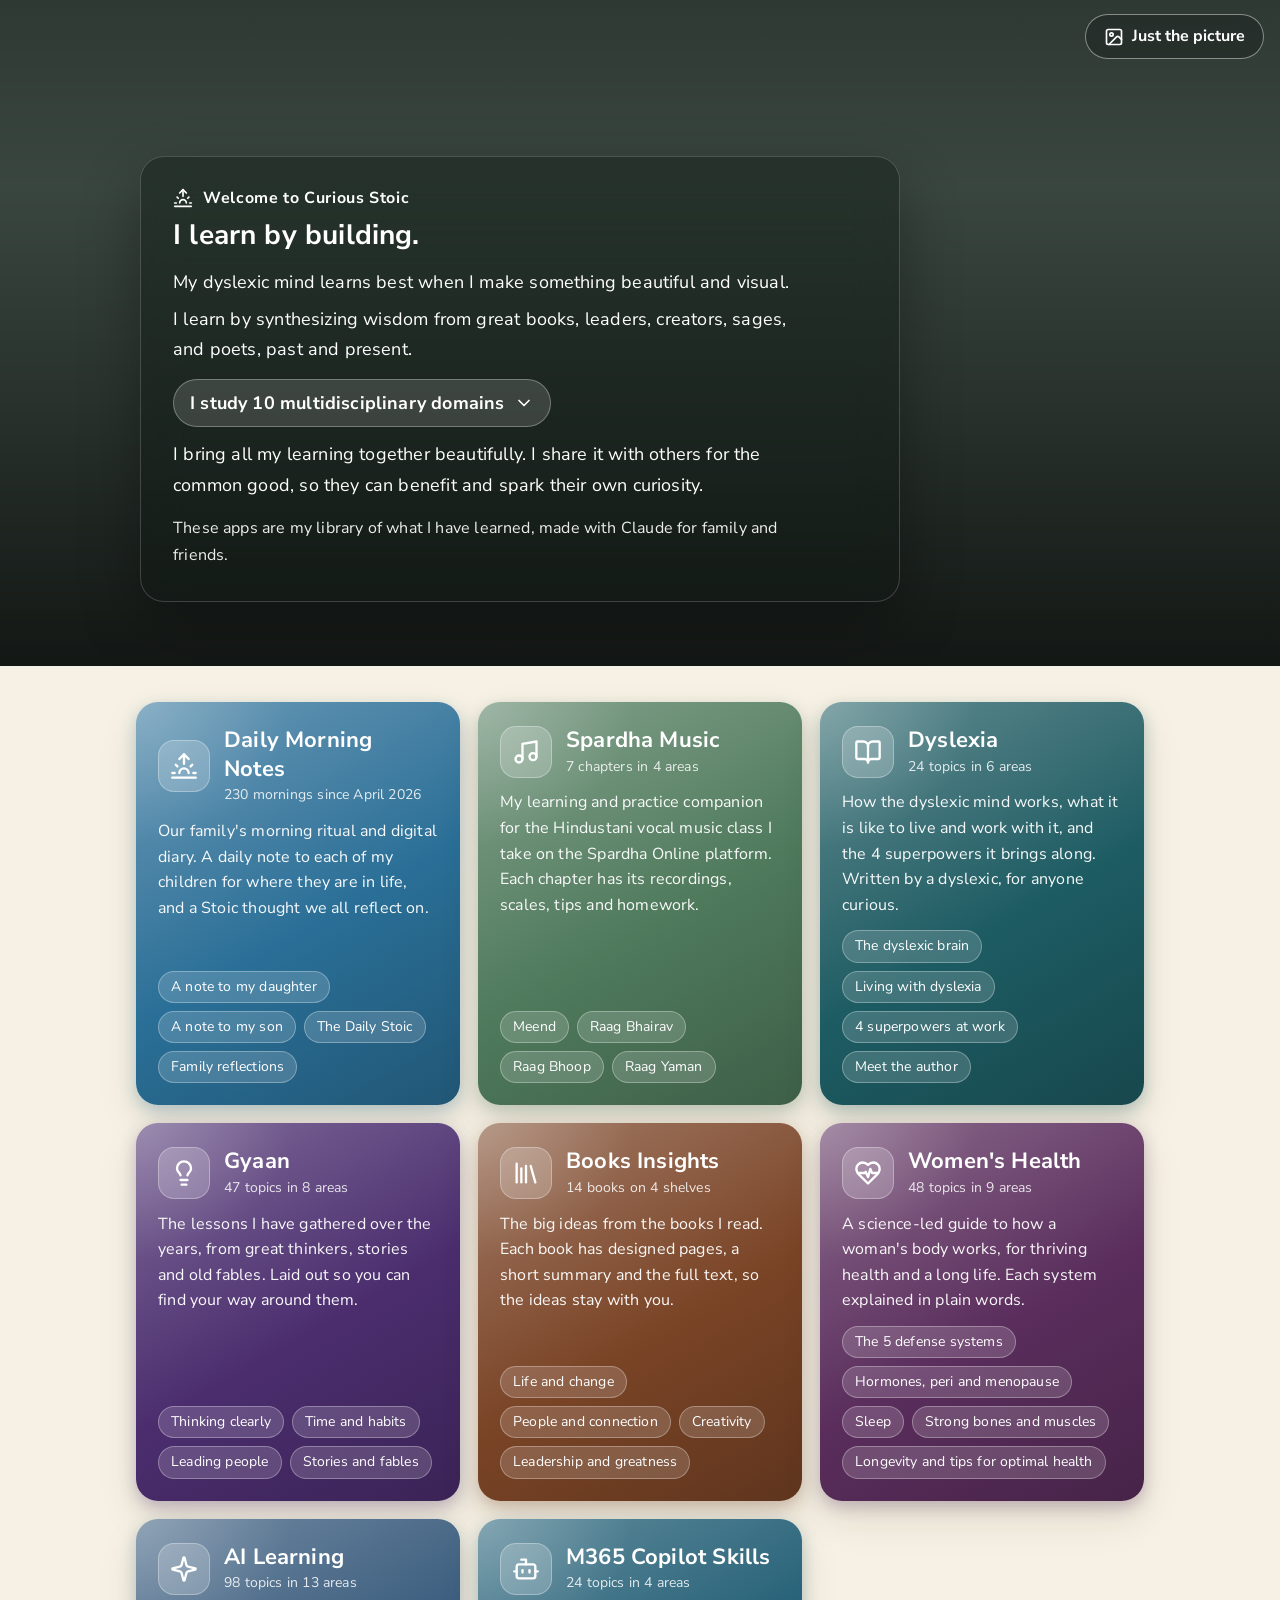
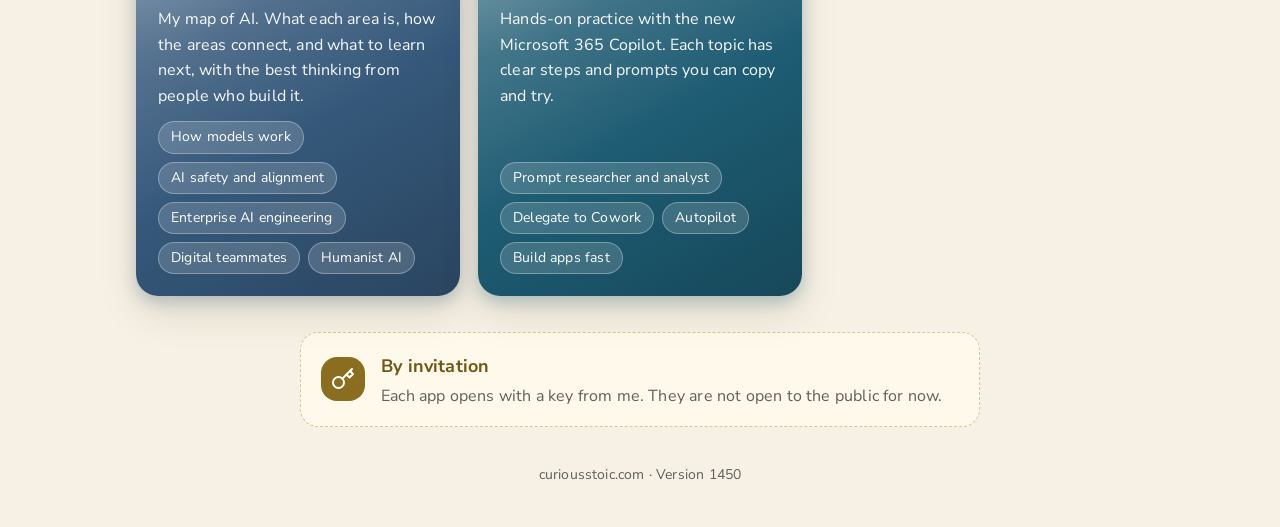
==== commit af1bbab6: "Shared: data-cs-bg puts today's picture on a card Co-Authored-By: Claude Opus 5.5 <noreply@anthropic" ====
--- a/index.html
+++ b/index.html
@@ -254,7 +254,7 @@
       <span><h2>By invitation</h2><p>Each app opens with a key from me. They are not open to the public for now.</p></span>
     </div>
 
-    <footer>curiousstoic.com · Version <span id="ver">1242</span></footer>
+    <footer>curiousstoic.com · Version <span id="ver">1450</span></footer>
   </main>
 
   <script>
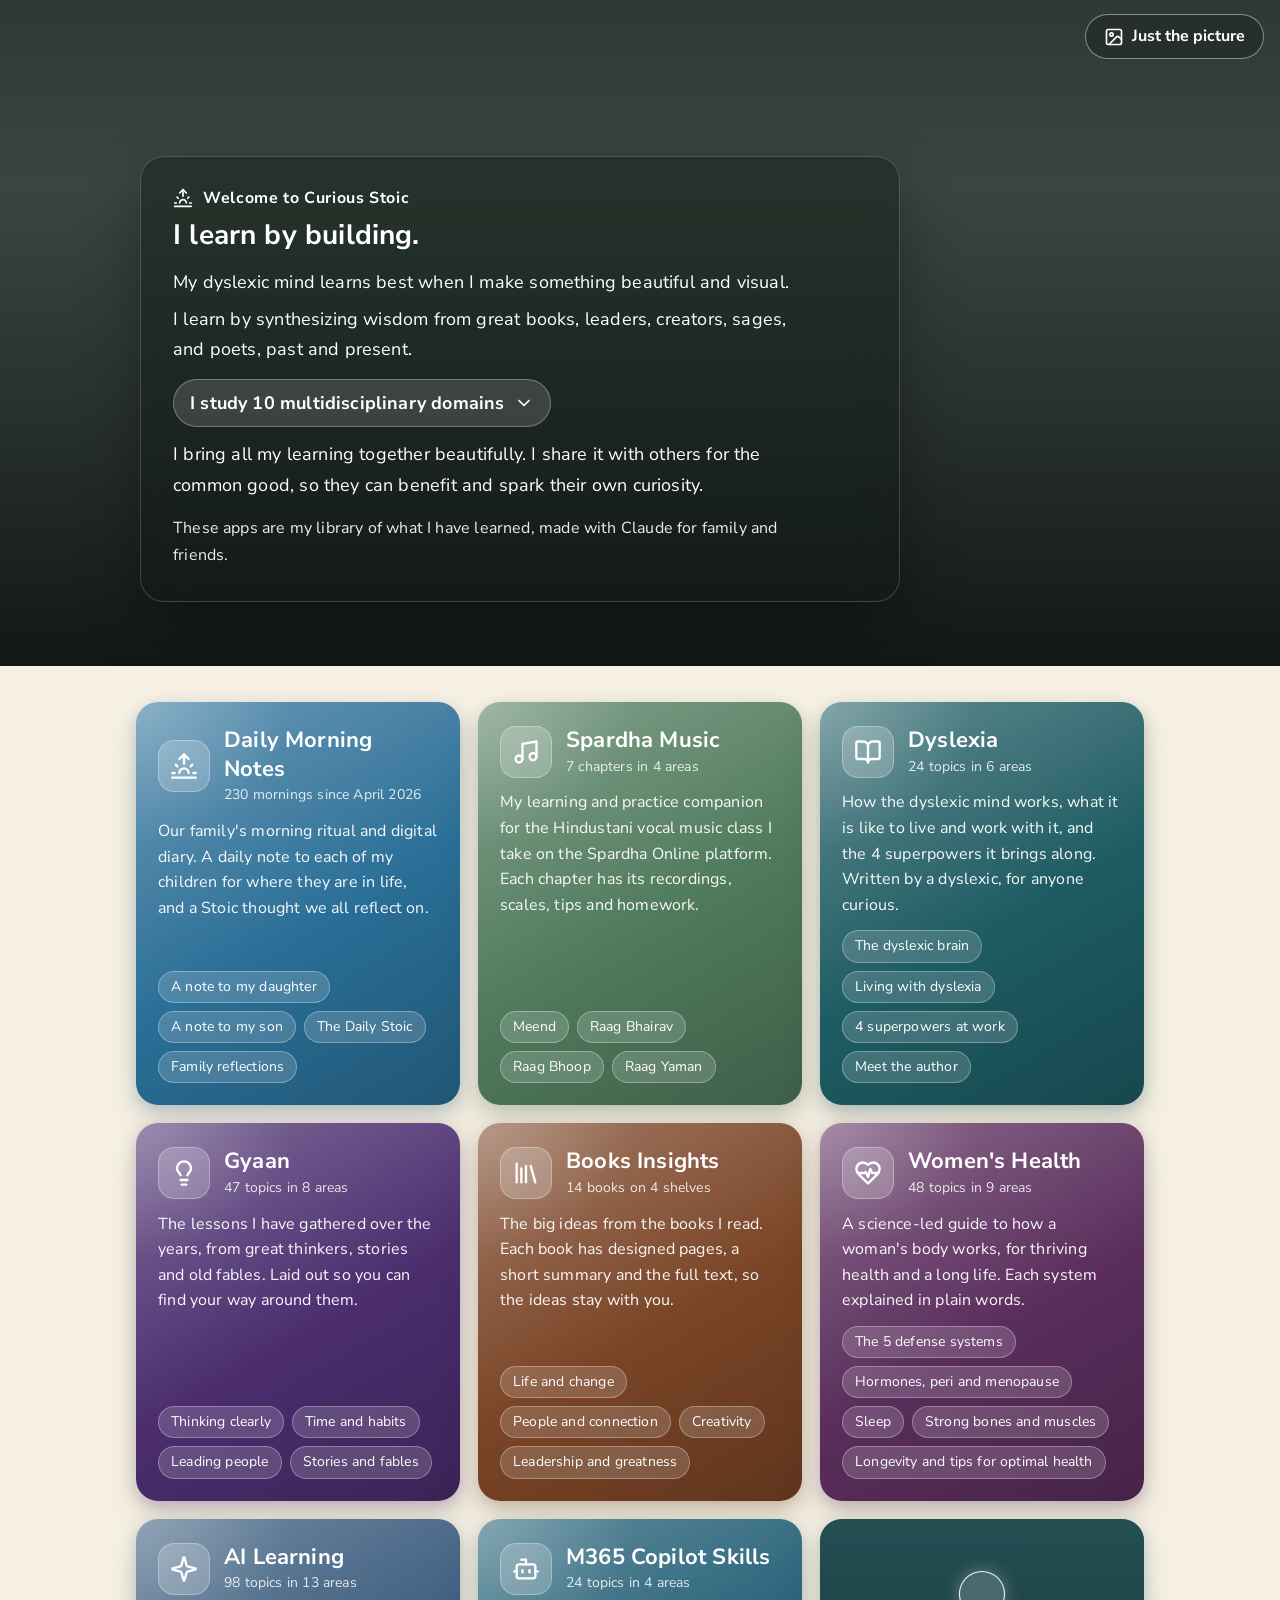
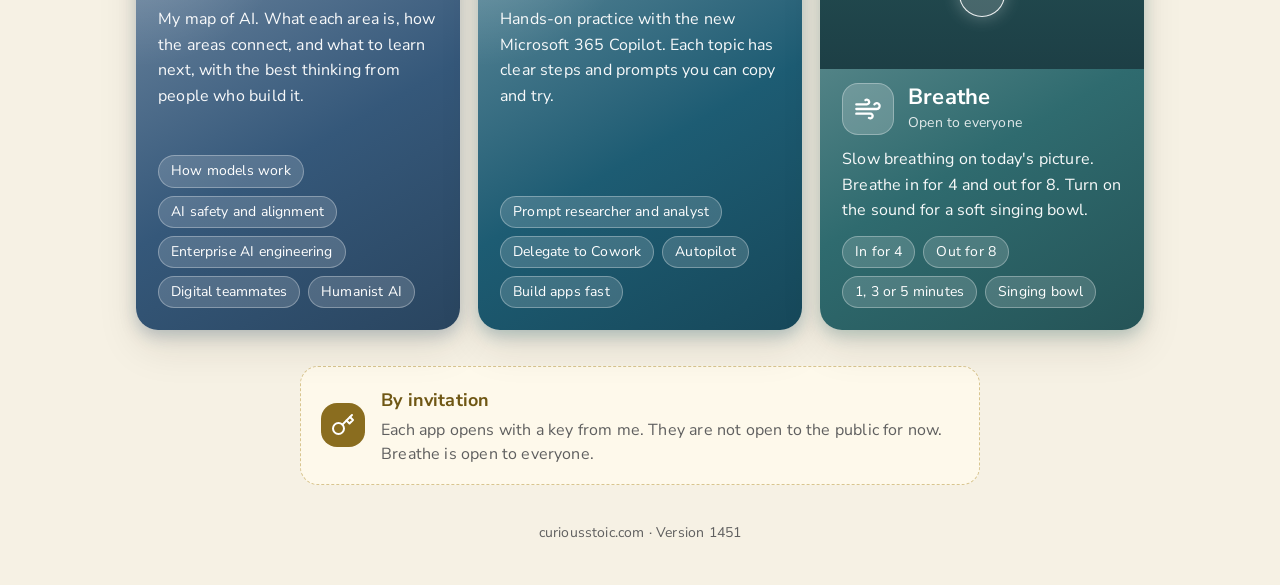
==== commit c6294472: "Breathe card: slow breathing on today's picture, open to everyone, after M365 Copilot Skills Co-Auth" ====
--- a/index.html
+++ b/index.html
@@ -146,6 +146,14 @@
     .invite h2 { margin: 0; font-size: 18px; color: #6f5714; }
     .invite p { margin: 2px 0 0; color: var(--muted); font-size: 16px; line-height: 1.5; }
     footer { color: var(--muted); font-size: 14px; margin-top: 36px; text-align: center; }
+    /* Breathe: today's picture as the card's cover, with a circle that grows for 4 seconds and shrinks for 8 (her ask, November 11, 2026) */
+    .app .bcover { position: relative; z-index: 1; display: block; height: 150px; margin: -24px -22px 2px; background: color-mix(in srgb, var(--c) 80%, #000) center / cover no-repeat; }
+    .app .bcover::before { content: ""; position: absolute; inset: 0; background: linear-gradient(180deg, rgba(20, 40, 50, .15), rgba(20, 40, 50, .5)); }
+    .bring { position: absolute; left: 50%; top: 50%; width: 84px; height: 84px; margin: -42px 0 0 -42px; border-radius: 50%;
+             border: 2px solid rgba(255, 255, 255, .9); background: rgba(255, 255, 255, .18); box-shadow: 0 0 30px rgba(255, 255, 255, .3);
+             transform: scale(.55); animation: bringBreath 12s ease-in-out infinite; }
+    @keyframes bringBreath { 0% { transform: scale(.55); } 33.3% { transform: scale(1); } 100% { transform: scale(.55); } }
+    @media (prefers-reduced-motion: reduce) { .bring { animation: none; transform: scale(.8); } }
     @media (prefers-reduced-motion: reduce) { .hero, .hero .pic, .hero .inner, .about-pic, a.app { transition: none; } a.app:hover { transform: none; } }
   </style>
 </head>
@@ -247,14 +255,24 @@
         <p class="d">Hands-on practice with the new Microsoft 365 Copilot. Each topic has clear steps and prompts you can copy and try.</p>
         <ul class="chips"><li>Prompt researcher and analyst</li><li>Delegate to Cowork</li><li>Autopilot</li><li>Build apps fast</li></ul>
       </a>
+
+      <!-- Breathe, open to everyone (her ask, November 11, 2026): the shared tool in /shared/picture.js, the same as in Daily Morning Notes.
+           The cover is today's picture (data-cs-bg) with a circle that breathes in 4, out 8. curiousstoic.com/#breathe opens it straight away. -->
+      <a class="app breathe" href="#breathe" data-cs-breathe style="--c:#2f6b6f" aria-label="Breathe: start slow breathing">
+        <span class="bcover" data-cs-bg aria-hidden="true"><i class="bring"></i></span>
+        <span class="head"><span class="icon"><svg viewBox="0 0 24 24" aria-hidden="true"><path d="M12.8 19.6A2 2 0 1 0 14 16H2"/><path d="M17.5 8a2.5 2.5 0 1 1 2 4H2"/><path d="M9.8 4.4A2 2 0 1 1 11 8H2"/></svg></span>
+          <span><h2>Breathe</h2><p class="count">Open to everyone</p></span></span>
+        <p class="d">Slow breathing on today's picture. Breathe in for 4 and out for 8. Turn on the sound for a soft singing bowl.</p>
+        <ul class="chips"><li>In for 4</li><li>Out for 8</li><li>1, 3 or 5 minutes</li><li>Singing bowl</li></ul>
+      </a>
     </div>
 
     <div class="invite">
       <span class="icon" style="--c:#8a6d1f"><svg viewBox="0 0 24 24" aria-hidden="true"><circle cx="7.5" cy="15.5" r="5.5"/><path d="m21 2-9.6 9.6"/><path d="m15.5 7.5 3 3L22 7l-3-3"/></svg></span>
-      <span><h2>By invitation</h2><p>Each app opens with a key from me. They are not open to the public for now.</p></span>
+      <span><h2>By invitation</h2><p>Each app opens with a key from me. They are not open to the public for now. Breathe is open to everyone.</p></span>
     </div>
 
-    <footer>curiousstoic.com · Version <span id="ver">1450</span></footer>
+    <footer>curiousstoic.com · Version <span id="ver">1451</span></footer>
   </main>
 
   <script>
@@ -321,6 +339,9 @@
     })();
       // The 10 domains start closed on every visit, even when the browser brings the page back from memory (her rule, October 24, 2026)
       window.addEventListener("pageshow", () => document.querySelectorAll("details.dom[open]").forEach((d) => { d.open = false; }));
+      // curiousstoic.com/#breathe opens Breathe straight away, so it can be shared
+      window.addEventListener("load", () => { if (location.hash === "#breathe" && window.CuriousPicture) window.CuriousPicture.breathe(); });
   </script>
+  <script src="/shared/picture.js" defer></script>
 </body>
 </html>
